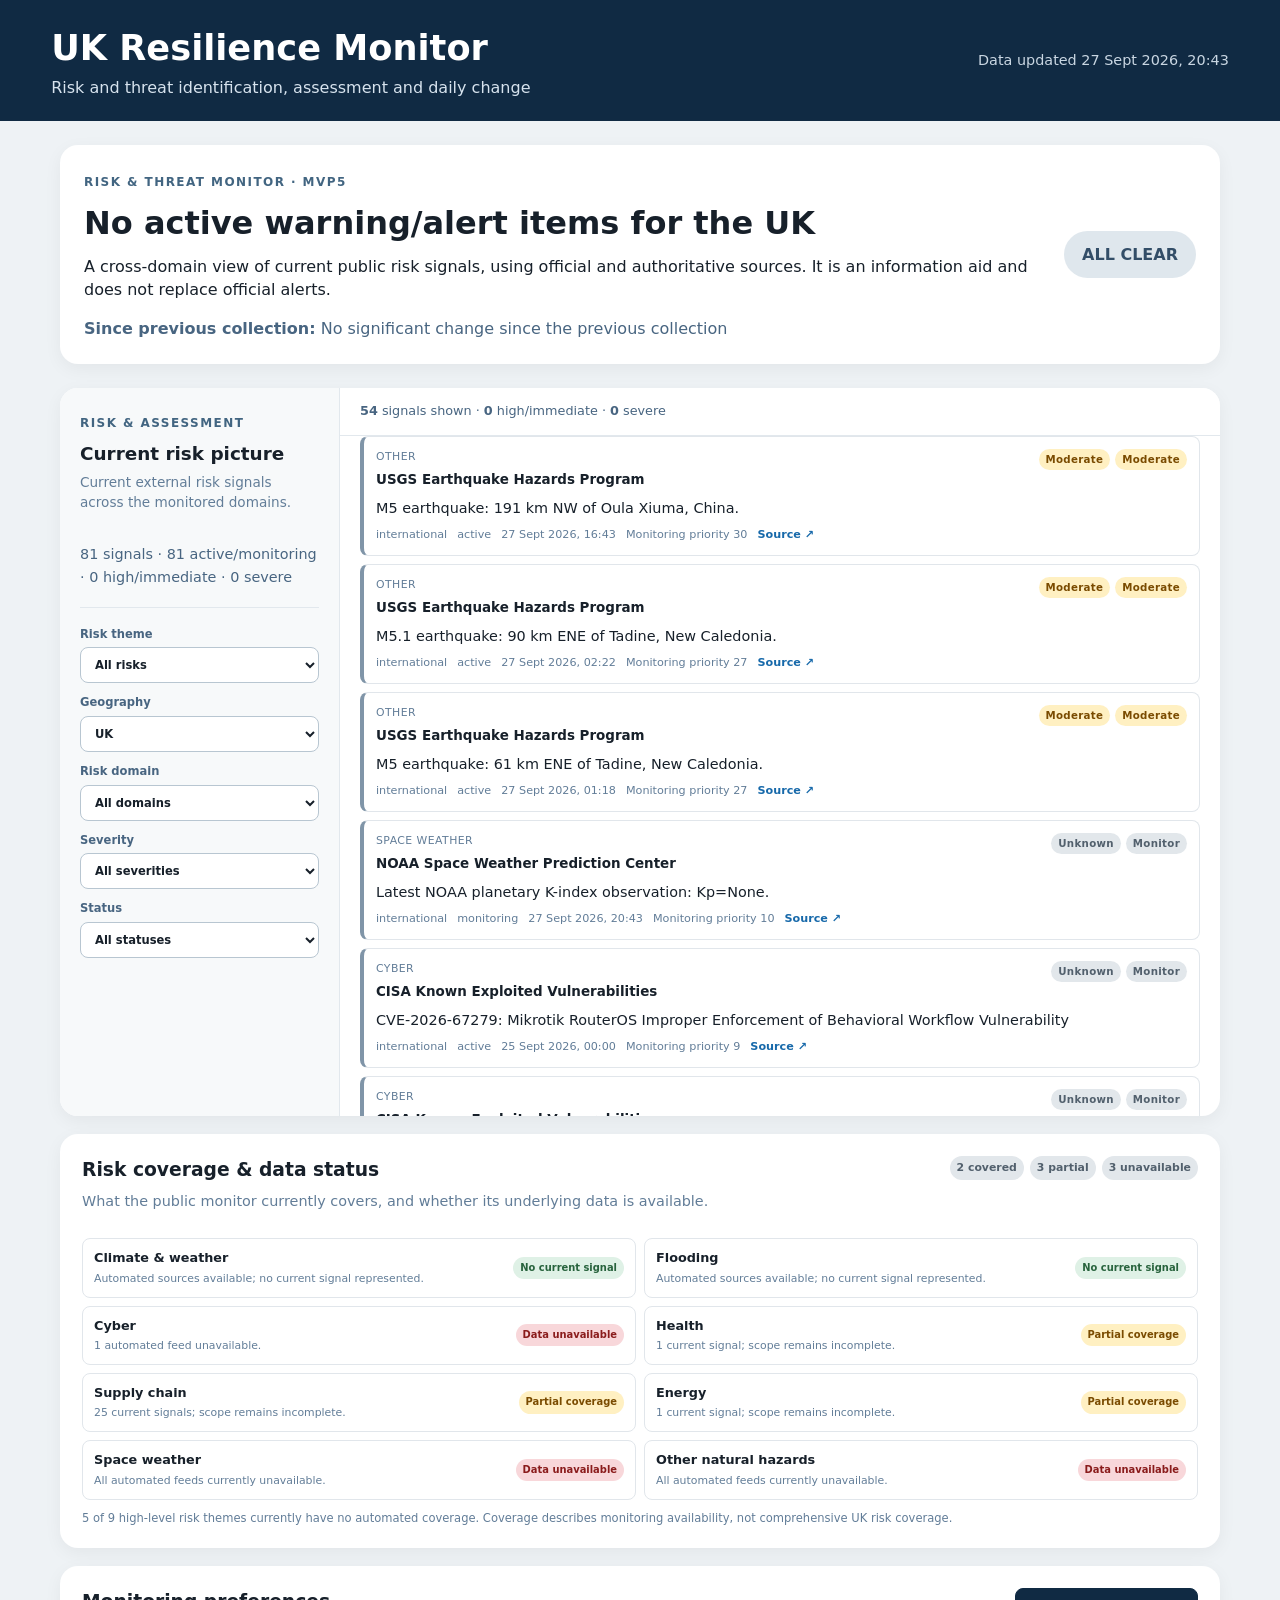
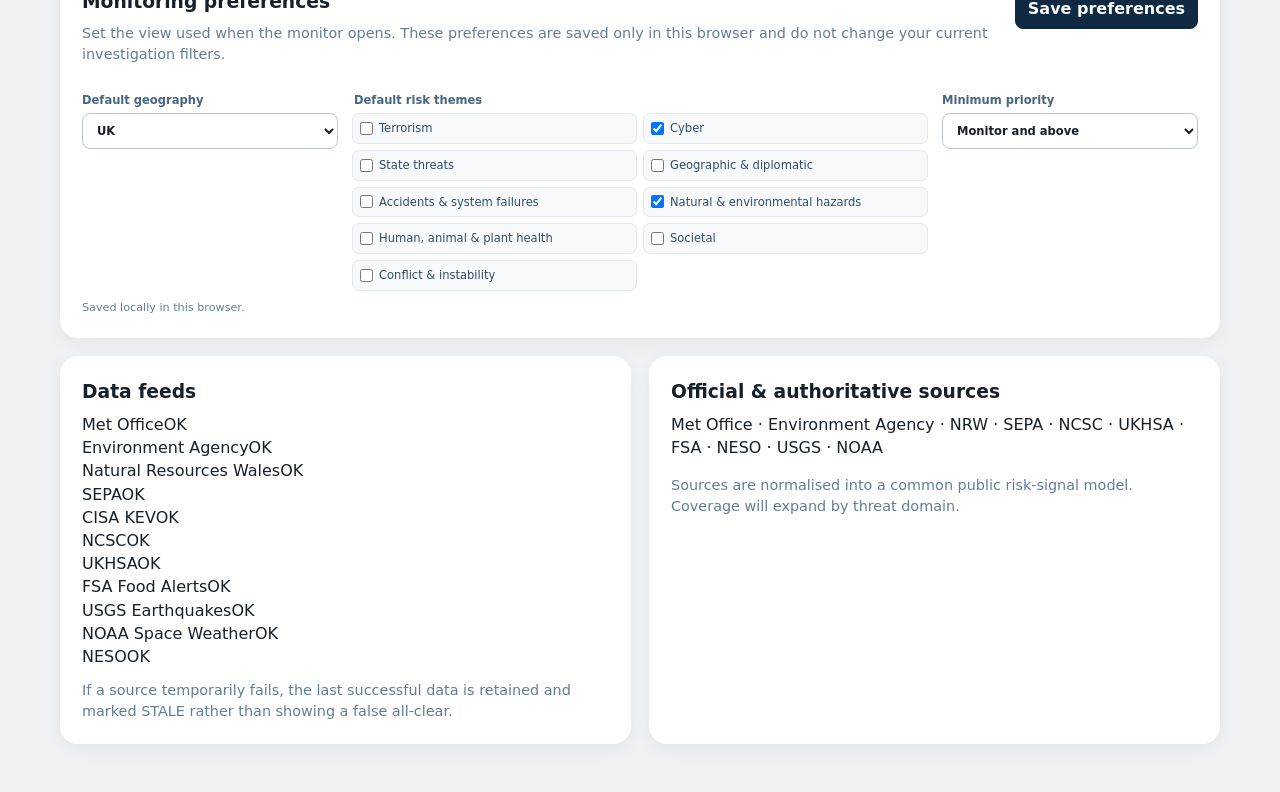
==== index.html @ a8200640 "feat: start MVP5 signal-to-assessment workflow" ====
<!doctype html>
<html lang="en">
<head>
<meta charset="utf-8">
<meta name="viewport" content="width=device-width,initial-scale=1">
<meta name="referrer" content="strict-origin-when-cross-origin">
<meta http-equiv="Content-Security-Policy" content="default-src 'self'; script-src 'self'; connect-src 'self'; img-src 'self' data:; style-src 'self'; style-src-attr 'unsafe-inline'; object-src 'none'; base-uri 'self'; form-action 'self'">
<title>UK Resilience Monitor — MVP5</title>
<link rel="stylesheet" href="style.css?v=20260927-mvp46d">
</head>
<body>
<header><div><h1>UK Resilience Monitor</h1><p>Risk and threat identification, assessment and daily change</p></div><div id="updated">Loading…</div></header>
<main>
<section class="hero"><div><span class="eyebrow">RISK & THREAT MONITOR · MVP5</span><h2 id="headline">Checking official feeds…</h2><p id="summary">A cross-domain view of current public risk signals, using official and authoritative sources. It is an information aid and does not replace official alerts.</p><p class="changes"><strong>Since previous collection:</strong> <span id="changes">Checking…</span></p></div><div id="status" class="status">CHECKING</div></section>

<section id="risk-workspace" class="risk-workspace card" aria-label="Risk identification and assessment">
  <aside class="risk-workspace-pane">
    <div class="risk-workspace-header">
      <span class="eyebrow">RISK & ASSESSMENT</span>
      <h3 id="risk-workspace-title">Current risk picture</h3>
      <p id="risk-workspace-description" class="muted">Identify and assess current external risk signals across the monitored domains.</p>
      <div id="risk-overview-summary" class="risk-summary">Checking…</div>
    </div>
    <div class="risk-controls">
      <label>Risk theme<select id="risk-theme-filter" aria-label="Risk theme"><option value="all">All risks</option></select></label>
      <label>Geography<select id="risk-geography-filter"><option value="all">All geographies</option></select></label>
      <label>Risk domain<select id="risk-domain-filter"><option value="all">All domains</option></select></label>
      <label>Severity<select id="risk-severity-filter"><option value="all">All severities</option><option value="severe">Severe</option><option value="high">High</option><option value="moderate">Moderate</option><option value="low">Low</option><option value="unknown">Unknown</option></select></label>
      <label>Status<select id="risk-status-filter"><option value="all">All statuses</option><option value="active">Active</option><option value="monitoring">Monitoring</option><option value="resolved">Resolved</option><option value="expired">Expired</option></select></label>
    </div>
  </aside>
  <div class="risk-assessment-main">
    <div id="risk-assessment-summary" class="risk-assessment-summary"></div>
    <section id="risk-detail" class="risk-detail" aria-live="polite" hidden></section>
    <div id="risk-signal-list" class="risk-signal-list"></div>
  </div>
</section>

<section id="coverage-card" class="card coverage-card">
  <div class="section-heading">
    <div><h3>Risk coverage & data status</h3><p class="muted">What the public monitor currently covers, and whether its underlying data is available.</p></div>
    <div id="coverage-summary" class="coverage-summary">Checking…</div>
  </div>
  <div id="coverage-list" class="coverage-list"></div>
  <p id="coverage-note" class="muted coverage-note"></p>
</section>

<section id="monitoring-preferences-card" class="card monitoring-preferences-card">
  <div class="section-heading">
    <div><h3>Monitoring preferences</h3><p class="muted">Set the view used when the monitor opens. These preferences are saved only in this browser and do not change your current investigation filters.</p></div>
    <button id="save-monitoring-preferences" type="button" class="preference-save">Save preferences</button>
  </div>
  <div class="monitoring-preference-grid">
    <label>Default geography
      <select id="preference-geography">
        <option value="all">All geographies</option>
        <option value="UK">UK</option>
        <option value="England">England</option>
        <option value="Wales">Wales</option>
        <option value="Scotland">Scotland</option>
        <option value="Northern Ireland">Northern Ireland</option>
      </select>
    </label>
    <fieldset>
      <legend>Default risk themes</legend>
      <div id="preference-themes" class="preference-theme-grid"></div>
    </fieldset>
    <label>Minimum priority
      <select id="preference-priority">
        <option value="monitor">Monitor and above</option>
        <option value="moderate">Moderate and above</option>
        <option value="high">High and above</option>
        <option value="immediate">Immediate only</option>
      </select>
    </label>
  </div>
  <p id="monitoring-preferences-status" class="muted preference-status"></p>
</section>

<section id="data-confidence-card" class="card confidence-card risk-domain-content">
  <div class="section-heading">
    <div><h3>Data confidence</h3><p class="muted">Connection and recency of the official feeds used for the selected focus.</p></div>
    <div id="data-confidence"></div>
  </div>
</section>

<div id="weather-risk-content" class="risk-domain-content"><section class="card risk-card">
  <div class="section-heading"><div><h3>UK weather risk map</h3><p class="muted">Click a nation to make its warning and flood status the focus.</p></div><div id="weather-risk-summary" class="risk-summary">Checking…</div></div>
  <div class="map-wrap">
    <div class="map-stage" aria-label="Interactive UK national weather and flood risk map">
      <svg id="uk-map" class="uk-map" viewBox="0 0 760 760" role="img" aria-label="Interactive geographic map of the four UK nations"></svg>
    </div>
    <div id="map-detail" class="map-detail" aria-live="polite"></div>
  </div>
  <p class="risk-legend"><span class="dot red"></span> Red = severe weather / severe flooding &nbsp; <span class="dot amber"></span> Amber = amber warning / flood warning &nbsp; <span class="dot yellow"></span> Yellow = yellow warning / flood alert &nbsp; <span class="dot clear"></span> Clear &nbsp; <span class="dot check"></span> Check data</p>
</div>

</section>

<div id="weather-supporting-content" class="risk-domain-content"><section class="grid two">
<article class="card"><h3>Weather today</h3><div id="weather-today"></div><a href="https://weather.metoffice.gov.uk/forecast/uk" target="_blank" rel="noopener">Open Met Office UK forecast →</a></article>
<article class="card"><h3>New, changed or resolved warnings</h3><div id="new-items" class="list"></div></article>
</section>

<section class="card timeline-card"><div class="section-heading"><div><h3>Warning timeline</h3><p class="muted">Recent warning changes detected between collections.</p></div><div class="timeline-key">NEW · ESCALATED · REDUCED · RESOLVED</div></div><div id="warning-timeline" class="warning-timeline"></div></section>

<section class="grid three">
<article class="card" data-flood-nation="weather"><h3 id="weather-heading">Met Office warnings</h3><div id="weather-count" class="big">—</div><p>Current UK severe-weather warnings</p><div id="weather-list" class="list"></div><a href="https://weather.metoffice.gov.uk/warnings-and-advice/uk-warnings" target="_blank" rel="noopener">Open Met Office warnings →</a></article>
<article class="card" data-flood-nation="England"><h3>England floods</h3><div id="england-count" class="big">—</div><p>Current flood warnings & alerts</p><div id="england-list" class="list"></div><a href="https://check-for-flooding.service.gov.uk/" target="_blank" rel="noopener">Open England flood service →</a></article>
<article class="card" data-flood-nation="Wales"><h3>Wales floods</h3><div id="wales-count" class="big">—</div><p>Current NRW warnings & alerts</p><div id="wales-list" class="list"></div><a href="https://naturalresources.wales/flooding" target="_blank" rel="noopener">Open NRW flooding →</a></article>
</section>

<section class="grid two">
<article class="card" data-flood-nation="Scotland"><h3>Scotland floods</h3><div id="scotland-count" class="big">—</div><p>Current SEPA flood warnings & alerts</p><div id="scotland-list" class="list"></div><a href="https://beta.sepa.scot/flooding" target="_blank" rel="noopener">Open SEPA flooding →</a></article>
<article class="card"><h3>24-hour activity</h3><div id="trend" class="trend"></div><p id="trend-note" class="muted">Collected snapshots will build the trend automatically.</p></article>
<article class="card" data-flood-nation="Northern Ireland"><h3>Northern Ireland flood information</h3><div class="ni-flood-status"><strong>No automated live flood feed</strong><span>DfI Rivers provides flood information and water-level data separately.</span></div><a href="https://www.infrastructure-ni.gov.uk/topics/rivers-and-flooding" target="_blank" rel="noopener">Open DfI Rivers flood information →</a></article>
</section>
</div>

<section class="grid two">
<article class="card"><h3>Data feeds</h3><div id="feeds" class="feed-status"></div><p class="muted feed-note">If a source temporarily fails, the last successful data is retained and marked STALE rather than showing a false all-clear.</p></article>
<article class="card"><h3>Official & authoritative sources</h3><p>Met Office · Environment Agency · NRW · SEPA · NCSC · UKHSA · FSA · NESO · USGS · NOAA</p><p class="muted">Sources are normalised into a common public risk-signal model. Coverage will expand by threat domain.</p></article>
</section>
</main><script src="app.js?v=20260927-mvp5a"></script></body></html>
---- style.css ----
:root{font-family:Inter,system-ui,-apple-system,BlinkMacSystemFont,"Segoe UI",sans-serif;color:#17202a;background:#eef2f5;line-height:1.45}*{box-sizing:border-box}body{margin:0}header{background:#102a43;color:#fff;padding:22px max(20px,4vw);display:flex;justify-content:space-between;align-items:center;gap:20px}h1,h2,h3,p{margin-top:0}h1{font-size:clamp(1.5rem,3vw,2.2rem);margin-bottom:3px}header p{margin:0;color:#d7e3ee}#updated{font-size:.9rem;color:#c9d6e2;text-align:right}main{max-width:1200px;margin:auto;padding:0 20px 30px}.hero{margin:24px auto;max-width:1200px;background:#fff;border-radius:18px;padding:24px;display:flex;justify-content:space-between;align-items:center;gap:20px;box-shadow:0 5px 18px #0000000d}.eyebrow{font-size:.75rem;font-weight:800;letter-spacing:.12em;color:#426581}.hero h2{font-size:clamp(1.3rem,3vw,2rem);margin:8px 0}.status{font-weight:900;padding:12px 18px;border-radius:999px;background:#dfe7ed;color:#334e68;white-space:nowrap}.status.attention{background:#fce8b2;color:#7a4b00}.changes{margin:10px 0 0;color:#486581}.grid{display:grid;gap:18px;margin-bottom:18px}.three{grid-template-columns:repeat(3,1fr)}.two{grid-template-columns:repeat(2,1fr)}.card{background:#fff;border-radius:18px;padding:22px;box-shadow:0 5px 18px #0000000d}.card h3{margin-bottom:8px}.big{font-size:2.8rem;font-weight:900;margin:4px 0}.list{min-height:42px;margin:12px 0}.item,.change-item,.attention-item{padding:9px 10px;margin:6px 0;border-left:4px solid #8095a8;background:#f5f7f9;border-radius:5px;font-size:.92rem}.item.amber,.item.warning{border-left-color:#d49a00}.item.red,.item.severe{border-left-color:#c53030}.item.yellow,.item.alert{border-left-color:#d49a00}.change-item{border-left-color:#1769aa}.attention-item{border-left-color:#d49a00}.muted{color:#627d98;font-size:.9rem}.feed-note{margin:12px 0 0}.weather-placeholder{min-height:70px;margin:12px 0;color:#486581}.weather-today-content{margin:12px 0}.weather-headline{display:block;font-size:1.05rem;line-height:1.35;color:#17202a;margin-bottom:6px}.weather-bullets{margin:0 0 12px;padding-left:20px;color:#486581}.weather-bullets li{margin:5px 0}.weather-concern{display:flex;align-items:center;gap:8px;flex-wrap:wrap;padding:8px 10px;margin:0 0 12px;border-left:4px solid #d49a00;background:#fff8e6;border-radius:7px;font-size:.82rem}.weather-concern span{color:#627d98}.weather-concern strong{color:#7a4b00}a{color:#1769aa;font-weight:700;text-decoration:none}a:hover{text-decoration:underline}.sources{margin-top:0}.risk-card{margin-bottom:18px}.section-heading{display:flex;justify-content:space-between;align-items:flex-start;gap:20px}.risk-summary{font-size:.9rem;color:#486581;text-align:right}.risk-map{display:grid;grid-template-columns:repeat(4,1fr);gap:12px;margin-top:14px}.risk-region{min-height:118px;padding:16px;border-radius:14px;border:2px solid #d7e0e7;background:#f7f9fa;display:flex;flex-direction:column;justify-content:space-between}.risk-region.focus{box-shadow:0 0 0 3px #1769aa33}.risk-region .risk-name{font-weight:900;font-size:1.05rem}.risk-state{font-size:1.2rem;font-weight:900;margin:6px 0}.risk-detail{font-size:.78rem;color:#486581}.risk-region.red{border-color:#c53030;background:#fff5f5}.risk-region.amber{border-color:#d49a00;background:#fffaf0}.risk-region.yellow{border-color:#d49a00;background:#fffdf0}.risk-region.check{border-color:#8095a8;background:#f1f4f6}.risk-region.clear{border-color:#72a68b;background:#f3faf6}.risk-legend{font-size:.78rem;color:#627d98;margin:14px 0 0}.dot{display:inline-block;width:9px;height:9px;border-radius:50%;margin-right:4px}.dot.red{background:#c53030}.dot.amber,.dot.yellow{background:#d49a00}.dot.clear{background:#72a68b}.focus-controls{display:flex;align-items:center;gap:14px;flex-wrap:wrap}.focus-controls select{font:inherit;font-weight:800;padding:10px 14px;border:1px solid #b8c6d1;border-radius:10px;background:#fff;color:#17202a}.focus-result{display:flex;align-items:center;gap:10px;flex-wrap:wrap}.focus-result small{color:#627d98}.focus-risk{font-weight:900;padding:5px 9px;border-radius:999px;background:#dfe7ed}.focus-risk.red{background:#f8d7da;color:#8a1c1c}.focus-risk.amber,.focus-risk.yellow{background:#fff0c2;color:#7a4b00}.focus-risk.clear{background:#dff1e6;color:#28633d}.trend{height:110px;display:flex;align-items:flex-end;gap:3px;padding:8px 2px;border-bottom:1px solid #d7e0e7}.bar-wrap{height:100%;flex:1;display:flex;align-items:flex-end;min-width:3px}.bar{width:100%;min-height:4px;border-radius:3px 3px 0 0;background:#426581}@media(max-width:900px){.risk-map{grid-template-columns:repeat(2,1fr)}}@media(max-width:800px){.three,.two{grid-template-columns:1fr}.hero{align-items:flex-start;flex-direction:column}.status{align-self:flex-start}header{align-items:flex-start;flex-direction:column}#updated{text-align:left}.section-heading{flex-direction:column}.risk-summary{text-align:left}}@media(max-width:520px){.risk-map{grid-template-columns:1fr}.focus-result{align-items:flex-start;flex-direction:column;gap:5px}}.map-wrap{display:grid;grid-template-columns:minmax(360px,1.7fr) minmax(220px,.8fr);gap:18px;align-items:center;margin-top:14px}.map-stage{position:relative;width:100%;max-width:520px;margin:auto}.uk-map-image{display:block;width:100%;height:auto;filter:drop-shadow(0 8px 14px #00000014)}.map-hotspot{position:absolute;border:0;background:transparent;cursor:pointer;border-radius:22%;padding:0}.map-hotspot:hover,.map-hotspot:focus-visible,.map-hotspot.selected{background:#1769aa26;box-shadow:inset 0 0 0 3px #1769aa}.hotspot-scotland{left:24%;top:2%;width:54%;height:34%}.hotspot-england{left:34%;top:34%;width:52%;height:57%}.hotspot-wales{left:25%;top:47%;width:24%;height:40%}.hotspot-ni{left:8%;top:36%;width:24%;height:25%}.map-label{position:absolute;font-size:.78rem;font-weight:900;color:#243b53;text-shadow:0 1px 3px #fff,0 -1px 3px #fff;pointer-events:none}.label-scotland{left:49%;top:20%}.label-england{left:56%;top:61%}.label-wales{left:31%;top:66%}.label-ni{left:10%;top:45%;font-size:.7rem}.map-label.selected{color:#1769aa}.map-detail{min-height:150px;border:1px solid #d7e0e7;border-radius:14px;padding:20px;background:#f7f9fa;display:flex;flex-direction:column;justify-content:center;gap:10px}.map-detail strong{font-size:1.35rem}.map-detail small{color:#627d98}.map-detail-risk{width:max-content;font-weight:900;padding:5px 9px;border-radius:999px;background:#dff1e6;color:#28633d}.map-detail-risk.yellow,.map-detail-risk.amber{background:#fff0c2;color:#7a4b00}.map-detail-risk.red{background:#f8d7da;color:#8a1c1c}.map-detail-items{display:flex;flex-direction:column;gap:6px;margin-top:2px}.map-detail-item{display:flex;gap:8px;align-items:flex-start;font-size:.9rem}.map-detail-item-level{flex:0 0 auto;font-weight:800;font-size:.72rem;padding:2px 6px;border-radius:999px;background:#e2e7eb}.map-detail-item-level.yellow{background:#fff0c2;color:#7a4b00}.map-detail-item-level.amber{background:#f8df9f;color:#7a4b00}.map-detail-item-level.red{background:#f8d7da;color:#8a1c1c}.map-detail-item-level.alert{background:#fff0c2;color:#7a4b00}@media(max-width:800px){.map-wrap{grid-template-columns:1fr}.map-stage{max-width:430px}}.map-stage{position:relative;width:100%;max-width:560px;margin:auto}.uk-map{display:block;width:100%;height:auto;max-height:540px}.map-region path{vector-effect:non-scaling-stroke}.map-region.selected path{fill:#d7e9f5;stroke:#1769aa;stroke-width:5}.map-region text{font-size:15px;font-weight:900;fill:#243b53;text-anchor:middle;pointer-events:none}.map-region:hover path,.map-region:focus path{stroke:#1769aa;stroke-width:5}.map-region:focus{outline:none}.map-region:focus-visible path{stroke:#1769aa;stroke-width:6}.map-detail{min-height:150px;border:1px solid #d7e0e7;border-radius:14px;padding:20px;background:#f7f9fa;display:flex;flex-direction:column;justify-content:center;gap:10px}.map-detail strong{font-size:1.35rem}.map-detail small{color:#627d98}.map-detail-risk{width:max-content;font-weight:900;padding:5px 9px;border-radius:999px;background:#dff1e6;color:#28633d}.map-detail-risk.yellow,.map-detail-risk.amber{background:#fff0c2;color:#7a4b00}.map-detail-risk.red{background:#f8d7da;color:#8a1c1c}@media(max-width:800px){.map-wrap{grid-template-columns:1fr}.map-stage{max-width:440px}}.map-region.risk-red path{fill:#f3c7c7;stroke:#b42318}.map-region.risk-amber path{fill:#f8df9f;stroke:#b7791f}.map-region.risk-yellow path{fill:#fff1b8;stroke:#c28a00}.map-region.risk-clear path{fill:#dcefe3;stroke:#5b9270}.map-region.risk-check path{fill:#e2e7eb;stroke:#718096}.map-region.risk-red text,.map-region.risk-amber text,.map-region.risk-yellow text,.map-region.risk-clear text,.map-region.risk-check text{fill:#243b53}.map-region.selected path{stroke:#1769aa;stroke-width:6}.map-region.risk-red.selected path{fill:#f0b6b6}.map-region.risk-amber.selected path{fill:#f4d27c}.map-region.risk-yellow.selected path{fill:#ffe78c}.map-region.risk-clear.selected path{fill:#c7e4d1}.map-region.risk-check.selected path{fill:#d4dce2}
/* MVP2.3 geographic UK map */
.uk-map{display:block;width:100%;height:auto;max-height:560px;overflow:visible}
.map-region{cursor:pointer}
.map-region path{vector-effect:non-scaling-stroke;stroke-width:1.5;stroke-linejoin:round}
.map-region text.map-label-text{font-size:13px;font-weight:900;fill:#243b53;text-anchor:middle;dominant-baseline:middle;pointer-events:none}
.map-region.risk-red path{fill:#f3c7c7;stroke:#b42318}
.map-region.risk-amber path{fill:#f8df9f;stroke:#b7791f}
.map-region.risk-yellow path{fill:#fff1b8;stroke:#c28a00}
.map-region.risk-clear path{fill:#dcefe3;stroke:#5b9270}
.map-region.risk-check path{fill:#e2e7eb;stroke:#718096}
.map-region:hover path,.map-region:focus-visible path{stroke:#1769aa;stroke-width:4}
.map-region.selected path{stroke:#1769aa;stroke-width:5}
.map-region.risk-red.selected path{fill:#f0b6b6}
.map-region.risk-amber.selected path{fill:#f4d27c}
.map-region.risk-yellow.selected path{fill:#ffe78c}
.map-region.risk-clear.selected path{fill:#c7e4d1}
.map-region.risk-check.selected path{fill:#d4dce2}
.map-region:focus{outline:none}
.map-loading{font-size:16px;font-weight:800;fill:#627d98}
.dot.check{background:#718096}
.map-wrap{grid-template-columns:minmax(430px,1.9fr) minmax(220px,.8fr)}
@media(max-width:800px){.map-wrap{grid-template-columns:1fr}.map-stage{max-width:560px}}

/* MVP2.3 geographic renderer */
.uk-map{display:block;width:100%;height:auto;min-height:420px;overflow:visible}
.map-region path{vector-effect:non-scaling-stroke;stroke-width:1.5;stroke-linejoin:round;stroke-linecap:round}
.map-region text.map-label-text{font-size:14px;font-weight:900;fill:#243b53;text-anchor:middle;dominant-baseline:middle;pointer-events:none}
.map-region.risk-red path{fill:#f3c7c7;stroke:#b42318}
.map-region.risk-amber path{fill:#f8df9f;stroke:#b7791f}
.map-region.risk-yellow path{fill:#fff1b8;stroke:#c28a00}
.map-region.risk-clear path{fill:#dcefe3;stroke:#5b9270}
.map-region.risk-check path{fill:#e2e7eb;stroke:#718096}
.map-region:hover path,.map-region:focus-visible path{stroke:#1769aa;stroke-width:4}
.map-region.selected path{stroke:#1769aa;stroke-width:5}
.map-region:focus{outline:none}
@media(max-width:800px){.uk-map{min-height:360px}.map-region text.map-label-text{font-size:11px}}

/* MVP2.4 — prioritised attention panel */
.attention-item{border-left:4px solid #8095a8;background:#f5f7f9;border-radius:8px;padding:10px 11px;margin:7px 0}
.attention-top{display:flex;align-items:center;gap:8px;flex-wrap:wrap;font-size:.88rem}
.attention-tag{display:inline-flex;align-items:center;justify-content:center;font-size:.68rem;font-weight:900;letter-spacing:.04em;padding:3px 7px;border-radius:999px;background:#e2e7eb;color:#334e68}
.attention-tag.new{background:#d9ecfb;color:#145b8d}
.attention-tag.yellow{background:#fff0c2;color:#7a4b00}
.attention-tag.amber{background:#f8df9f;color:#7a4b00}
.attention-tag.red{background:#f8d7da;color:#8a1c1c}
.attention-tag.check{background:#e2e7eb;color:#52606d}
.attention-new{border-left-color:#1769aa}
.attention-yellow{border-left-color:#d49a00}
.attention-amber{border-left-color:#d49a00}
.attention-red{border-left-color:#c53030}
.attention-data{border-left-color:#718096}
.attention-text{font-size:.9rem;margin-top:6px}
.attention-meta{font-size:.76rem;color:#627d98;margin-top:4px}
.attention-more{font-size:.78rem;color:#627d98;margin-top:8px}
.attention-clear{min-height:42px;display:flex;flex-direction:column;justify-content:center;gap:3px;padding:9px 10px;border-left:4px solid #72a68b;background:#f3faf6;border-radius:8px}
.attention-clear span{font-size:.84rem;color:#627d98}

/* MVP2.4 Feature 2 — warning change history */
.change-item.new{border-left-color:#1769aa}
.change-item.changed{border-left-color:#d49a00}
.change-item.resolved{border-left-color:#72a68b}
.change-top{display:flex;align-items:center;gap:8px;flex-wrap:wrap;margin-bottom:4px}
.change-tag{display:inline-flex;align-items:center;font-size:.66rem;font-weight:900;letter-spacing:.04em;padding:3px 7px;border-radius:999px}
.change-tag.new{background:#d9ecfb;color:#145b8d}
.change-tag.changed{background:#fff0c2;color:#7a4b00}
.change-tag.resolved{background:#dff1e6;color:#28633d}
.change-item small{display:block;color:#627d98;margin-top:3px}
.attention-tag.changed{background:#fff0c2;color:#7a4b00}
.attention-changed{border-left-color:#d49a00}

/* MVP2.4 Feature 3 — prominent interactive map detail */
.map-detail{min-height:210px;padding:22px;border-width:2px;box-shadow:0 5px 16px #0000000a}
.map-detail-heading{display:flex;align-items:center;justify-content:space-between;gap:12px;flex-wrap:wrap}
.map-detail-heading strong{font-size:1.55rem}
.map-detail-risk{font-size:.82rem;padding:6px 10px}
.map-detail-counts{display:flex;gap:8px;flex-wrap:wrap}
.map-detail-counts span{display:inline-flex;align-items:baseline;gap:6px;padding:7px 10px;border-radius:8px;background:#e9eef2;color:#486581;font-size:.82rem;white-space:nowrap}
.map-detail-counts strong{font-size:1.05rem;color:#17202a}
.map-detail-items{max-height:190px;overflow:auto}
.map-region.selected path{stroke:#1769aa;stroke-width:7}
.map-region.selected text.map-label-text{font-size:16px;fill:#1769aa}
@media(max-width:800px){
  .map-detail{min-height:0;padding:18px}
  .map-detail-heading strong{font-size:1.35rem}
  .map-detail-items{max-height:none}
}


/* MVP2.4 Feature 5 — warning timeline */
.timeline-card{margin-bottom:18px}.timeline-key{font-size:.72rem;font-weight:800;color:#627d98;text-align:right}.warning-timeline{position:relative;margin-top:12px}.timeline-item{position:relative;display:flex;gap:12px;padding:0 0 12px}.timeline-marker{flex:0 0 10px;width:10px;height:10px;margin-top:6px;border-radius:50%;background:#8095a8;box-shadow:0 0 0 3px #e9eef2}.timeline-body{flex:1;min-width:0;padding:9px 11px;border-left:3px solid #8095a8;background:#f7f9fa;border-radius:0 8px 8px 0}.timeline-top{display:flex;align-items:center;gap:7px;flex-wrap:wrap;font-size:.78rem}.timeline-top time{margin-left:auto;color:#627d98;font-size:.72rem}.timeline-tag{font-size:.64rem;font-weight:900;letter-spacing:.04em;padding:3px 7px;border-radius:999px;background:#e2e7eb;color:#334e68}.timeline-tag.new{background:#d9ecfb;color:#145b8d}.timeline-tag.escalated{background:#f8d7da;color:#8a1c1c}.timeline-tag.reduced{background:#fff0c2;color:#7a4b00}.timeline-tag.resolved{background:#dff1e6;color:#28633d}.timeline-item.new .timeline-body{border-left-color:#1769aa}.timeline-item.escalated .timeline-body{border-left-color:#c53030}.timeline-item.reduced .timeline-body{border-left-color:#d49a00}.timeline-item.resolved .timeline-body{border-left-color:#72a68b}.timeline-item.new .timeline-marker{background:#1769aa}.timeline-item.escalated .timeline-marker{background:#c53030}.timeline-item.reduced .timeline-marker{background:#d49a00}.timeline-item.resolved .timeline-marker{background:#72a68b}.timeline-title{font-size:.9rem;font-weight:700;margin-top:5px}.timeline-detail{font-size:.76rem;color:#627d98;margin-top:3px}.timeline-clear{padding:10px;border-left:4px solid #72a68b;background:#f3faf6;border-radius:8px}.timeline-clear span{display:block;font-size:.82rem;color:#627d98;margin-top:3px}@media(max-width:800px){.timeline-key{text-align:left}.timeline-top time{margin-left:0;width:100%}}


/* MVP2.4 Feature 6 — focus area drives dashboard content */
[data-flood-nation]{transition:opacity .15s ease}.ni-flood-status{display:flex;flex-direction:column;gap:5px;margin:12px 0;color:#486581}.ni-flood-status strong{color:#334e68}.focus-context{font-size:.78rem;color:#627d98;margin-top:4px}

/* MVP2.4 Feature 7 — data confidence */
.confidence-card{margin-bottom:18px}
.confidence-card .section-heading{align-items:flex-start}
.confidence-summary{min-width:min(100%,760px)}
.confidence-summary>div:first-child{display:flex;align-items:center;gap:9px;flex-wrap:wrap}
.confidence-summary>div:first-child strong{font-size:.85rem}
.confidence-summary>div:first-child small{color:#627d98}
.confidence-state{display:inline-flex;align-items:center;justify-content:center;font-size:.66rem;font-weight:900;letter-spacing:.05em;padding:4px 7px;border-radius:999px;background:#dff1e6;color:#28633d}
.confidence-state.mixed,.confidence-state.stale{background:#fff0c2;color:#7a4b00}
.confidence-state.limited,.confidence-state.error{background:#f8d7da;color:#8a1c1c}
.confidence-state.partial{background:#e2e7eb;color:#52606d}
.confidence-feeds{display:grid;grid-template-columns:repeat(4,1fr);gap:8px;margin-top:10px}
.confidence-feed{display:flex;align-items:center;justify-content:space-between;gap:8px;padding:9px 10px;background:#f7f9fa;border:1px solid #e2e8ed;border-radius:8px}
.confidence-feed>div{min-width:0}
.confidence-feed strong{display:block;font-size:.78rem;white-space:nowrap;overflow:hidden;text-overflow:ellipsis}
.confidence-detail{display:block;font-size:.68rem;color:#627d98;margin-top:2px}
.confidence-note{margin:9px 0 0;font-size:.75rem}
@media(max-width:900px){.confidence-feeds{grid-template-columns:repeat(2,1fr)}}
@media(max-width:520px){.confidence-feeds{grid-template-columns:1fr}.confidence-feed{padding:8px 9px}}

/* MVP2.4 Feature 7.1 — user preferences */
.preferences-card{margin-bottom:18px}
.preference-controls{display:flex;align-items:center;gap:10px;flex-wrap:wrap}
.preference-controls label{font-size:.85rem}
.preference-controls select,.preference-controls button{font:inherit;padding:9px 12px;border:1px solid #b8c6d1;border-radius:9px;background:#fff;color:#17202a}
.preference-controls select{font-weight:800}
.preference-controls button{background:#102a43;color:#fff;border-color:#102a43;font-weight:800;cursor:pointer}
.preference-controls button:hover{opacity:.92}

.exposure-controls{display:grid;gap:14px}.exposure-actions{display:flex;gap:8px;flex-wrap:wrap}.exposure-actions button{padding:8px 12px;border:1px solid #ccd4dd;border-radius:6px;background:#fff;cursor:pointer}.exposure-domains{display:grid;grid-template-columns:repeat(auto-fit,minmax(220px,1fr));gap:8px}.exposure-row{display:flex;justify-content:space-between;align-items:center;gap:10px;padding:9px 10px;border:1px solid #e1e6eb;border-radius:6px}.exposure-row select{padding:5px}.preparedness-summary{margin-top:14px}.preparedness-heading{display:flex;justify-content:space-between;gap:10px;margin-bottom:8px}.preparedness-heading span,.preparedness-item span{display:block;color:#667085;font-size:.88rem}.preparedness-item{display:flex;justify-content:space-between;gap:15px;padding:10px 0;border-top:1px solid #e7ebef}.preparedness-item>div:first-child{min-width:0}.preparedness-item span{white-space:nowrap;overflow:hidden;text-overflow:ellipsis;max-width:620px}.preparedness-score{text-align:right;min-width:90px}.preparedness-score strong{display:block;font-size:1.15rem}.preparedness-score small{color:#667085}.preparedness-note{margin-top:12px}

.service-form{display:grid;gap:12px}.service-form>label{display:grid;gap:5px}.service-form input,.service-form select{padding:8px;border:1px solid #ccd4dd;border-radius:6px}.service-domains{display:grid;grid-template-columns:repeat(auto-fit,minmax(190px,1fr));gap:7px;margin-top:8px}.service-domains label{font-size:.9rem}.service-summary{display:flex;justify-content:space-between;gap:18px;padding:14px 0;border-top:1px solid #e7ebef}.service-summary span{display:block;color:#667085;font-size:.88rem;margin-top:3px}.service-score{text-align:right;min-width:110px}.service-score strong{display:block;font-size:1.5rem}.service-score small{color:#667085}.service-matches>div{display:grid;grid-template-columns:180px 1fr 45px;gap:10px;padding:9px 0;border-top:1px solid #e7ebef}.service-matches span{color:#667085;font-size:.88rem;overflow:hidden;text-overflow:ellipsis}.service-matches b{text-align:right}


/* MVP4.3 — compact risk identification and assessment workspace */
.risk-workspace{margin-bottom:18px}
.risk-workspace-header{display:flex;justify-content:space-between;align-items:flex-start;gap:18px;padding-bottom:14px;border-bottom:1px solid #e2e8ed}
.risk-workspace-header h3{margin:5px 0 4px;font-size:1.3rem}.risk-workspace-header p{margin:0;font-size:.85rem}
.risk-controls{display:grid;grid-template-columns:1.35fr repeat(4,1fr);gap:10px;padding:14px 0}
.risk-controls label{display:grid;gap:5px;font-size:.72rem;font-weight:800;color:#486581}
.risk-controls select{width:100%;font:inherit;font-weight:600;padding:9px 10px;border:1px solid #b8c6d1;border-radius:8px;background:#fff;color:#17202a}
.risk-assessment-summary{padding:9px 11px;background:#f7f9fa;border-radius:8px;color:#486581;font-size:.8rem;margin-bottom:10px}
.risk-signal-list{display:grid;gap:8px}
.risk-signal-item{border:1px solid #e1e6eb;border-left:4px solid #8095a8;border-radius:8px;padding:12px;background:#fff}
.risk-signal-item:has(.risk-badge.immediate),.risk-signal-item:has(.risk-badge.high){border-left-color:#d49a00}
.risk-signal-top{display:flex;justify-content:space-between;gap:12px;align-items:flex-start}.risk-signal-top>div:first-child{min-width:0}
.risk-signal-domain{display:block;font-size:.68rem;text-transform:uppercase;letter-spacing:.04em;color:#627d98;margin-bottom:2px}
.risk-signal-top strong{font-size:.84rem}.risk-signal-badges{display:flex;gap:5px;flex-wrap:wrap;justify-content:flex-end}
.risk-badge{display:inline-flex;padding:3px 7px;border-radius:999px;font-size:.64rem;font-weight:900;letter-spacing:.03em;background:#e2e7eb;color:#52606d}
.risk-badge.severe{background:#f8d7da;color:#8a1c1c}.risk-badge.high,.risk-badge.immediate{background:#f8df9f;color:#7a4b00}.risk-badge.moderate{background:#fff0c2;color:#7a4b00}.risk-badge.low{background:#dff1e6;color:#28633d}.risk-badge.unknown,.risk-badge.monitor{background:#e2e7eb;color:#52606d}
.risk-signal-description{font-size:.9rem;margin:8px 0;color:#17202a}.risk-signal-meta{display:flex;gap:10px;flex-wrap:wrap;font-size:.7rem;color:#627d98}.risk-signal-meta a{font-size:.7rem}.risk-empty{padding:18px;background:#f7f9fa;border-radius:8px;color:#627d98}
@media(max-width:900px){.risk-controls{grid-template-columns:repeat(2,1fr)}}
@media(max-width:520px){.risk-controls{grid-template-columns:1fr}.risk-workspace-header{flex-direction:column}.risk-summary{text-align:left}}
@media(max-width:900px){.risk-workspace{grid-template-columns:1fr}.risk-sidebar{position:static}.risk-theme-nav{grid-template-columns:repeat(2,minmax(0,1fr))}}
@media(max-width:560px){.risk-workspace-main{padding:16px}.risk-theme-nav{grid-template-columns:1fr}.risk-workspace-header{flex-direction:column}.risk-signal-top{flex-direction:column}.risk-signal-badges{justify-content:flex-start}}

/* MVP4.5 — vertical Risk & Assessment workspace */
.risk-workspace{display:grid;grid-template-columns:280px minmax(0,1fr);gap:0;padding:0;overflow:hidden}
.risk-workspace-pane{background:#f7f9fa;border-right:1px solid #e2e8ed;padding:22px 20px}
.risk-workspace-header{display:block;padding:0 0 18px;border:0;border-bottom:1px solid #e2e8ed}
.risk-workspace-header h3{font-size:1.15rem;margin:7px 0 6px}
.risk-workspace-header p{margin-bottom:16px}
.risk-workspace-header .risk-summary{text-align:left;padding-top:14px;line-height:1.6}
.risk-controls{display:grid;grid-template-columns:1fr;gap:11px;padding:18px 0 0}
.risk-controls label{display:grid;gap:5px;font-size:.72rem;font-weight:800;color:#486581}
.risk-controls select{width:100%;font:inherit;font-weight:600;padding:9px 10px;border:1px solid #b8c6d1;border-radius:8px;background:#fff;color:#17202a}
.risk-assessment-main{min-width:0}
.risk-assessment-summary{margin:0;padding:14px 20px;border-radius:0;border-bottom:1px solid #e2e8ed;background:#fff}
.risk-signal-list{padding:0 20px 20px;max-height:680px;overflow:auto}
.risk-domain-content{display:none}
.risk-domain-content.is-visible{display:block}
@media(max-width:900px) and (min-width:701px){
  .risk-workspace{grid-template-columns:230px minmax(0,1fr)}
  .risk-signal-list{max-height:620px}
}
@media(max-width:700px){
  .risk-workspace{display:block;padding:0}
  .risk-workspace-pane{border-right:0;border-bottom:1px solid #e2e8ed}
  .risk-controls{grid-template-columns:1fr 1fr;padding-top:14px}
  .risk-assessment-summary{padding:10px 14px}
  .risk-signal-list{padding:0 14px 14px;max-height:none}
}
@media(max-width:480px){
  .risk-controls{grid-template-columns:1fr}
}


/* MVP4.6 — risk coverage & data status */
.coverage-card{margin-bottom:18px}
.coverage-card .section-heading{align-items:flex-start}
.coverage-summary{display:flex;gap:6px;flex-wrap:wrap;justify-content:flex-end}
.coverage-stat{font-size:.68rem;font-weight:900;padding:4px 7px;border-radius:999px;background:#e2e7eb;color:#52606d}
.coverage-list{display:grid;grid-template-columns:repeat(2,minmax(0,1fr));gap:8px;margin-top:12px}
.coverage-row{display:flex;align-items:center;justify-content:space-between;gap:12px;padding:10px 11px;border:1px solid #e1e6eb;border-radius:8px;background:#fff}
.coverage-row>div{min-width:0}
.coverage-row strong{display:block;font-size:.8rem}
.coverage-row span:not(.coverage-badge){display:block;color:#627d98;font-size:.68rem;margin-top:3px}
.coverage-badge{flex:0 0 auto;display:inline-flex;padding:4px 7px;border-radius:999px;font-size:.62rem;font-weight:900;white-space:nowrap;background:#e2e7eb;color:#52606d}
.coverage-badge.covered{background:#dff1e6;color:#28633d}
.coverage-badge.partial{background:#fff0c2;color:#7a4b00}
.coverage-badge.unavailable{background:#f8d7da;color:#8a1c1c}
.coverage-badge.reference{background:#e2e7eb;color:#52606d}
.coverage-badge.gap{background:#f8d7da;color:#8a1c1c}
.coverage-note{font-size:.72rem;margin:10px 0 0}
@media(max-width:700px){.coverage-list{grid-template-columns:1fr}.coverage-summary{justify-content:flex-start}}

/* MVP4.6D — monitoring preferences */
.monitoring-preferences-card{margin-bottom:18px}
.monitoring-preferences-card .section-heading{align-items:flex-start}
.preference-save{font:inherit;padding:8px 12px;border:1px solid #102a43;border-radius:8px;background:#102a43;color:#fff;font-weight:800;cursor:pointer;white-space:nowrap}
.preference-save:hover{opacity:.92}
.monitoring-preference-grid{display:grid;grid-template-columns:minmax(170px,.8fr) minmax(300px,1.8fr) minmax(170px,.8fr);gap:14px;align-items:start;margin-top:12px}
.monitoring-preference-grid>label{display:grid;gap:5px;font-size:.72rem;font-weight:800;color:#486581}
.monitoring-preference-grid select{width:100%;font:inherit;font-weight:600;padding:9px 10px;border:1px solid #b8c6d1;border-radius:8px;background:#fff;color:#17202a}
.monitoring-preference-grid fieldset{border:0;padding:0;margin:0}
.monitoring-preference-grid legend{font-size:.72rem;font-weight:800;color:#486581;margin-bottom:5px}
.preference-theme-grid{display:grid;grid-template-columns:repeat(2,minmax(0,1fr));gap:6px}
.preference-theme-grid label{display:flex;align-items:center;gap:6px;font-size:.72rem;color:#334e68;padding:6px 7px;background:#f7f9fa;border:1px solid #e2e8ed;border-radius:7px}
.preference-theme-grid input{margin:0}
.preference-status{font-size:.7rem;margin:9px 0 0}
@media(max-width:850px){.monitoring-preference-grid{grid-template-columns:1fr}.preference-theme-grid{grid-template-columns:repeat(2,minmax(0,1fr))}}
@media(max-width:480px){.preference-theme-grid{grid-template-columns:1fr}}
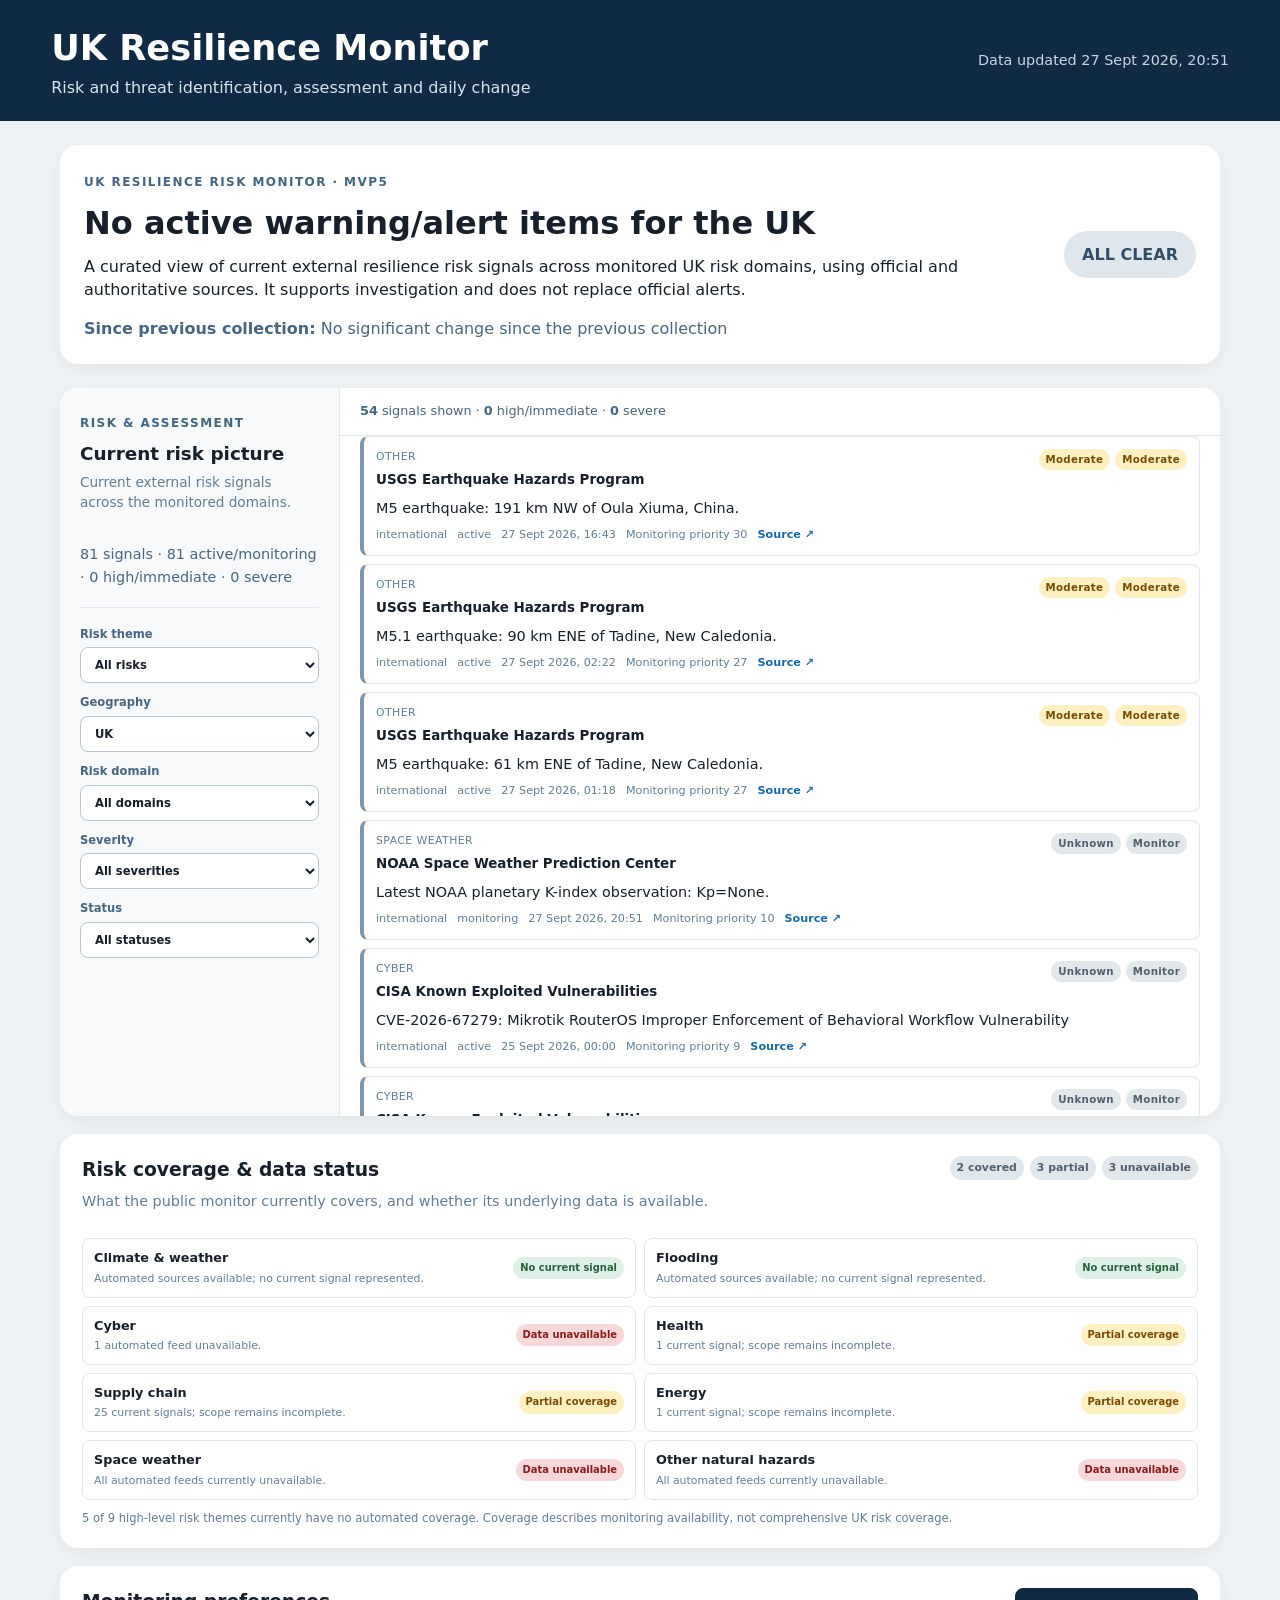
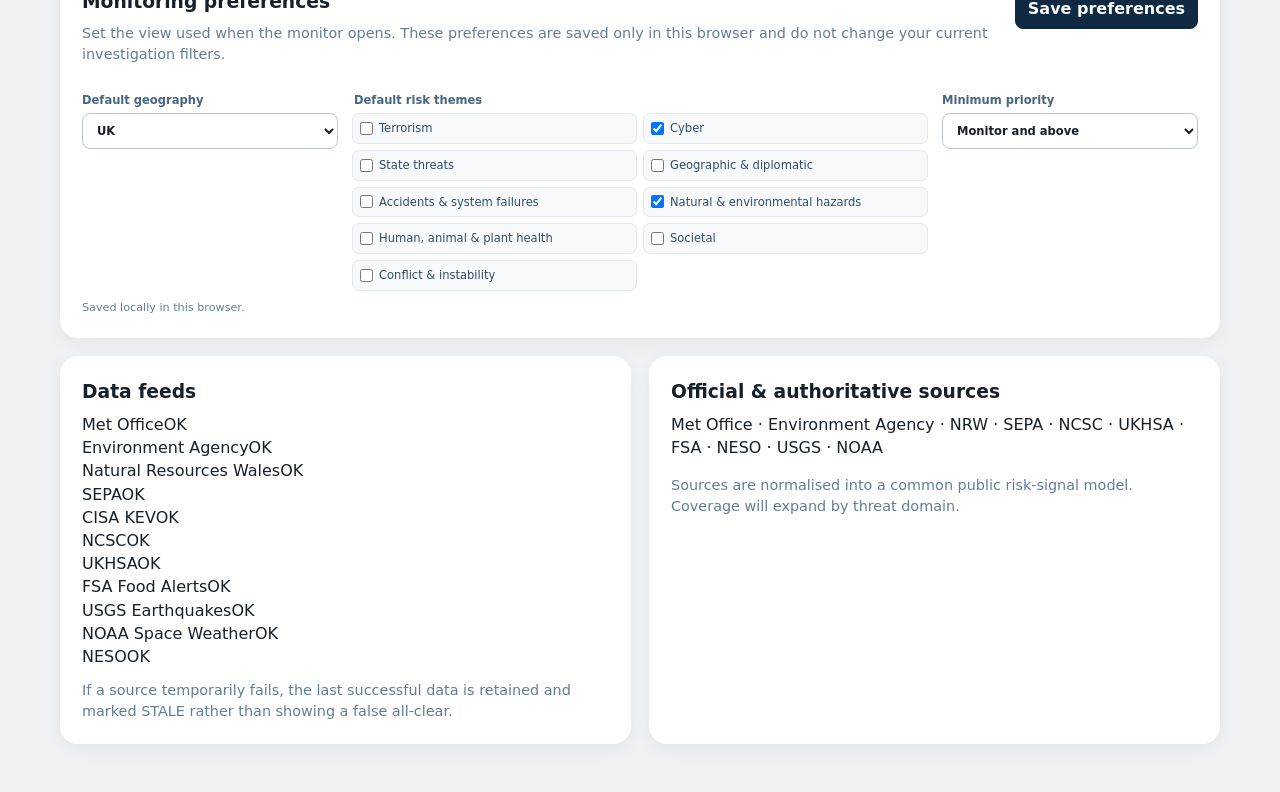
==== commit 5a8c3bc9: "ui: update MVP5 resilience risk hero" ====
--- a/index.html
+++ b/index.html
@@ -6,12 +6,12 @@
 <meta name="referrer" content="strict-origin-when-cross-origin">
 <meta http-equiv="Content-Security-Policy" content="default-src 'self'; script-src 'self'; connect-src 'self'; img-src 'self' data:; style-src 'self'; style-src-attr 'unsafe-inline'; object-src 'none'; base-uri 'self'; form-action 'self'">
 <title>UK Resilience Monitor — MVP5</title>
-<link rel="stylesheet" href="style.css?v=20260927-mvp46d">
+<link rel="stylesheet" href="style.css?v=20260927-mvp5a">
 </head>
 <body>
 <header><div><h1>UK Resilience Monitor</h1><p>Risk and threat identification, assessment and daily change</p></div><div id="updated">Loading…</div></header>
 <main>
-<section class="hero"><div><span class="eyebrow">RISK & THREAT MONITOR · MVP5</span><h2 id="headline">Checking official feeds…</h2><p id="summary">A cross-domain view of current public risk signals, using official and authoritative sources. It is an information aid and does not replace official alerts.</p><p class="changes"><strong>Since previous collection:</strong> <span id="changes">Checking…</span></p></div><div id="status" class="status">CHECKING</div></section>
+<section class="hero"><div><span class="eyebrow">UK RESILIENCE RISK MONITOR · MVP5</span><h2 id="headline">Checking official feeds…</h2><p id="summary">A curated view of current external resilience risk signals across monitored UK risk domains, using official and authoritative sources. It supports investigation and does not replace official alerts.</p><p class="changes"><strong>Since previous collection:</strong> <span id="changes">Checking…</span></p></div><div id="status" class="status">CHECKING</div></section>
 
 <section id="risk-workspace" class="risk-workspace card" aria-label="Risk identification and assessment">
   <aside class="risk-workspace-pane">
--- a/style.css
+++ b/style.css
@@ -181,6 +181,7 @@
 }
 
 
+/* MVP5 — risk assessment interaction */
 /* MVP4.6 — risk coverage & data status */
 .coverage-card{margin-bottom:18px}
 .coverage-card .section-heading{align-items:flex-start}
@@ -216,3 +217,20 @@
 .preference-status{font-size:.7rem;margin:9px 0 0}
 @media(max-width:850px){.monitoring-preference-grid{grid-template-columns:1fr}.preference-theme-grid{grid-template-columns:repeat(2,minmax(0,1fr))}}
 @media(max-width:480px){.preference-theme-grid{grid-template-columns:1fr}}
+
+/* MVP5 — signal-to-assessment detail */
+.risk-signal-item{cursor:pointer}
+.risk-signal-item:focus-visible{outline:3px solid #1769aa;outline-offset:2px}
+.risk-detail{margin:0 20px 14px;border:1px solid #b8c6d1;border-left:4px solid #1769aa;border-radius:9px;background:#f7f9fa;padding:16px}
+.risk-detail[hidden]{display:none}
+.risk-detail-header{display:flex;justify-content:space-between;align-items:flex-start;gap:14px;margin-bottom:12px}
+.risk-detail-header h3{margin:5px 0 3px;font-size:1.05rem}
+.risk-detail-header p{margin:0;font-size:.76rem}
+.risk-detail-close{font:inherit;padding:6px 9px;border:1px solid #b8c6d1;border-radius:7px;background:#fff;color:#334e68;font-weight:700;cursor:pointer}
+.risk-detail-grid{display:grid;grid-template-columns:repeat(2,minmax(0,1fr));gap:9px}
+.risk-detail-grid article{background:#fff;border:1px solid #e1e6eb;border-radius:8px;padding:11px}
+.risk-detail-grid h4{margin:0 0 6px;font-size:.78rem;color:#334e68}
+.risk-detail-grid p{margin:0;font-size:.8rem;line-height:1.45}
+.risk-detail-grid p+p{margin-top:7px}
+.risk-detail-reference{font-size:.7rem!important;color:#627d98}
+@media(max-width:700px){.risk-detail{margin:0 14px 12px}.risk-detail-grid{grid-template-columns:1fr}}
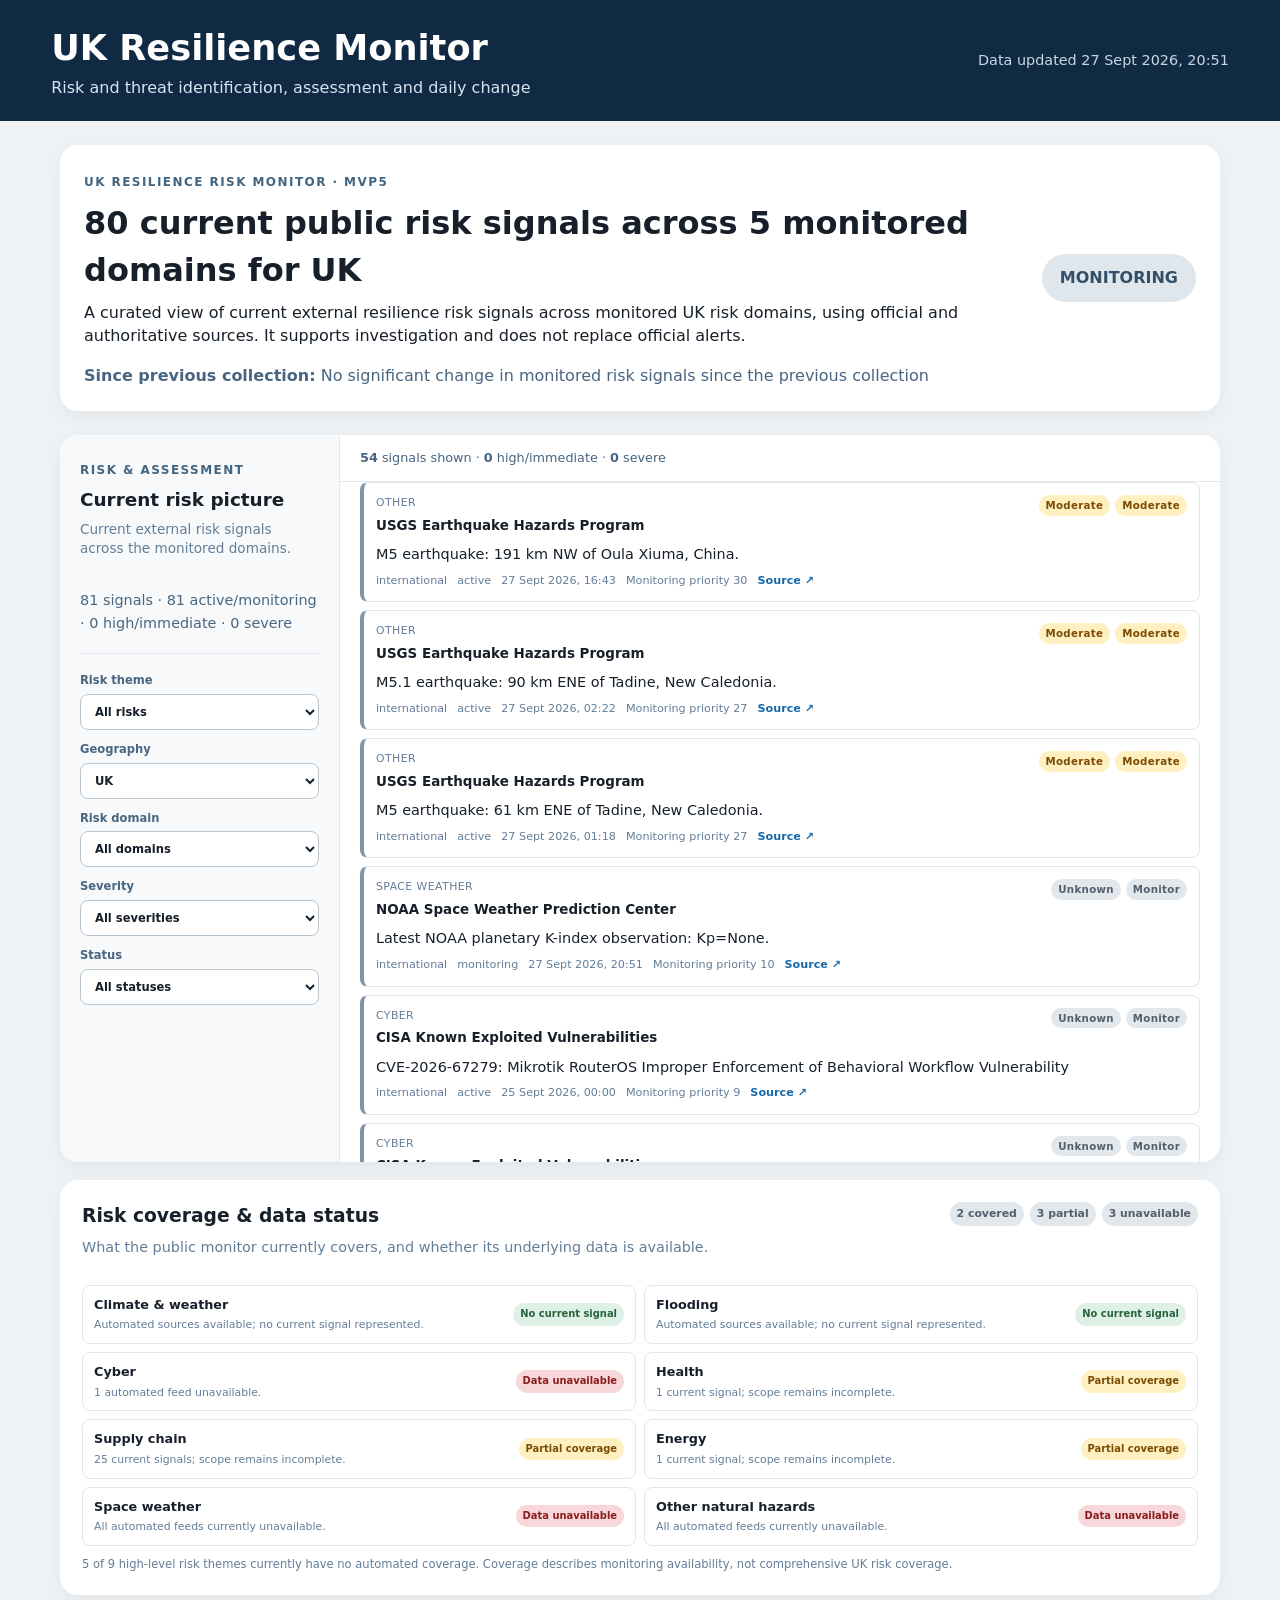
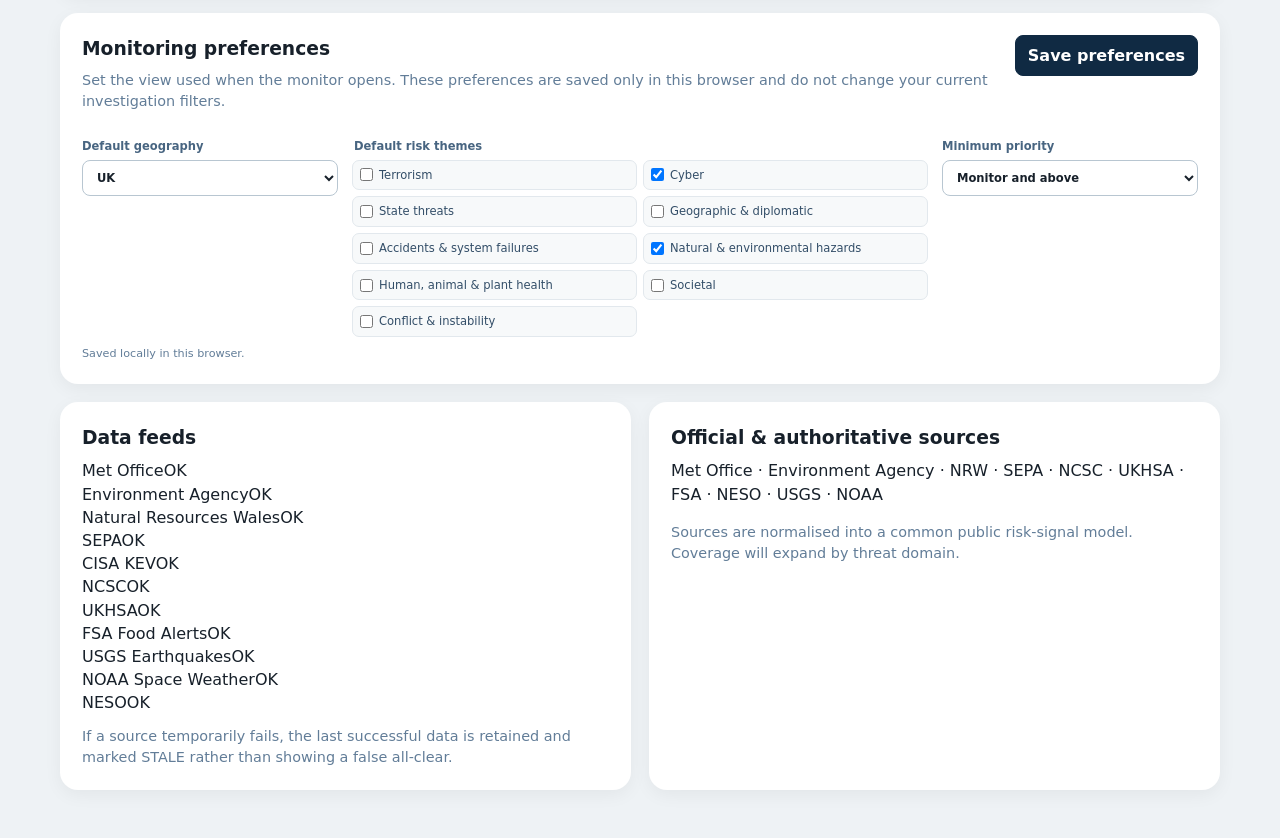
==== commit 6756c35a: "chore: cache bust MVP5 hero update" ====
--- a/index.html
+++ b/index.html
@@ -121,4 +121,4 @@
 <article class="card"><h3>Data feeds</h3><div id="feeds" class="feed-status"></div><p class="muted feed-note">If a source temporarily fails, the last successful data is retained and marked STALE rather than showing a false all-clear.</p></article>
 <article class="card"><h3>Official & authoritative sources</h3><p>Met Office · Environment Agency · NRW · SEPA · NCSC · UKHSA · FSA · NESO · USGS · NOAA</p><p class="muted">Sources are normalised into a common public risk-signal model. Coverage will expand by threat domain.</p></article>
 </section>
-</main><script src="app.js?v=20260927-mvp5a"></script></body></html>+</main><script src="app.js?v=20260927-mvp5b"></script></body></html>
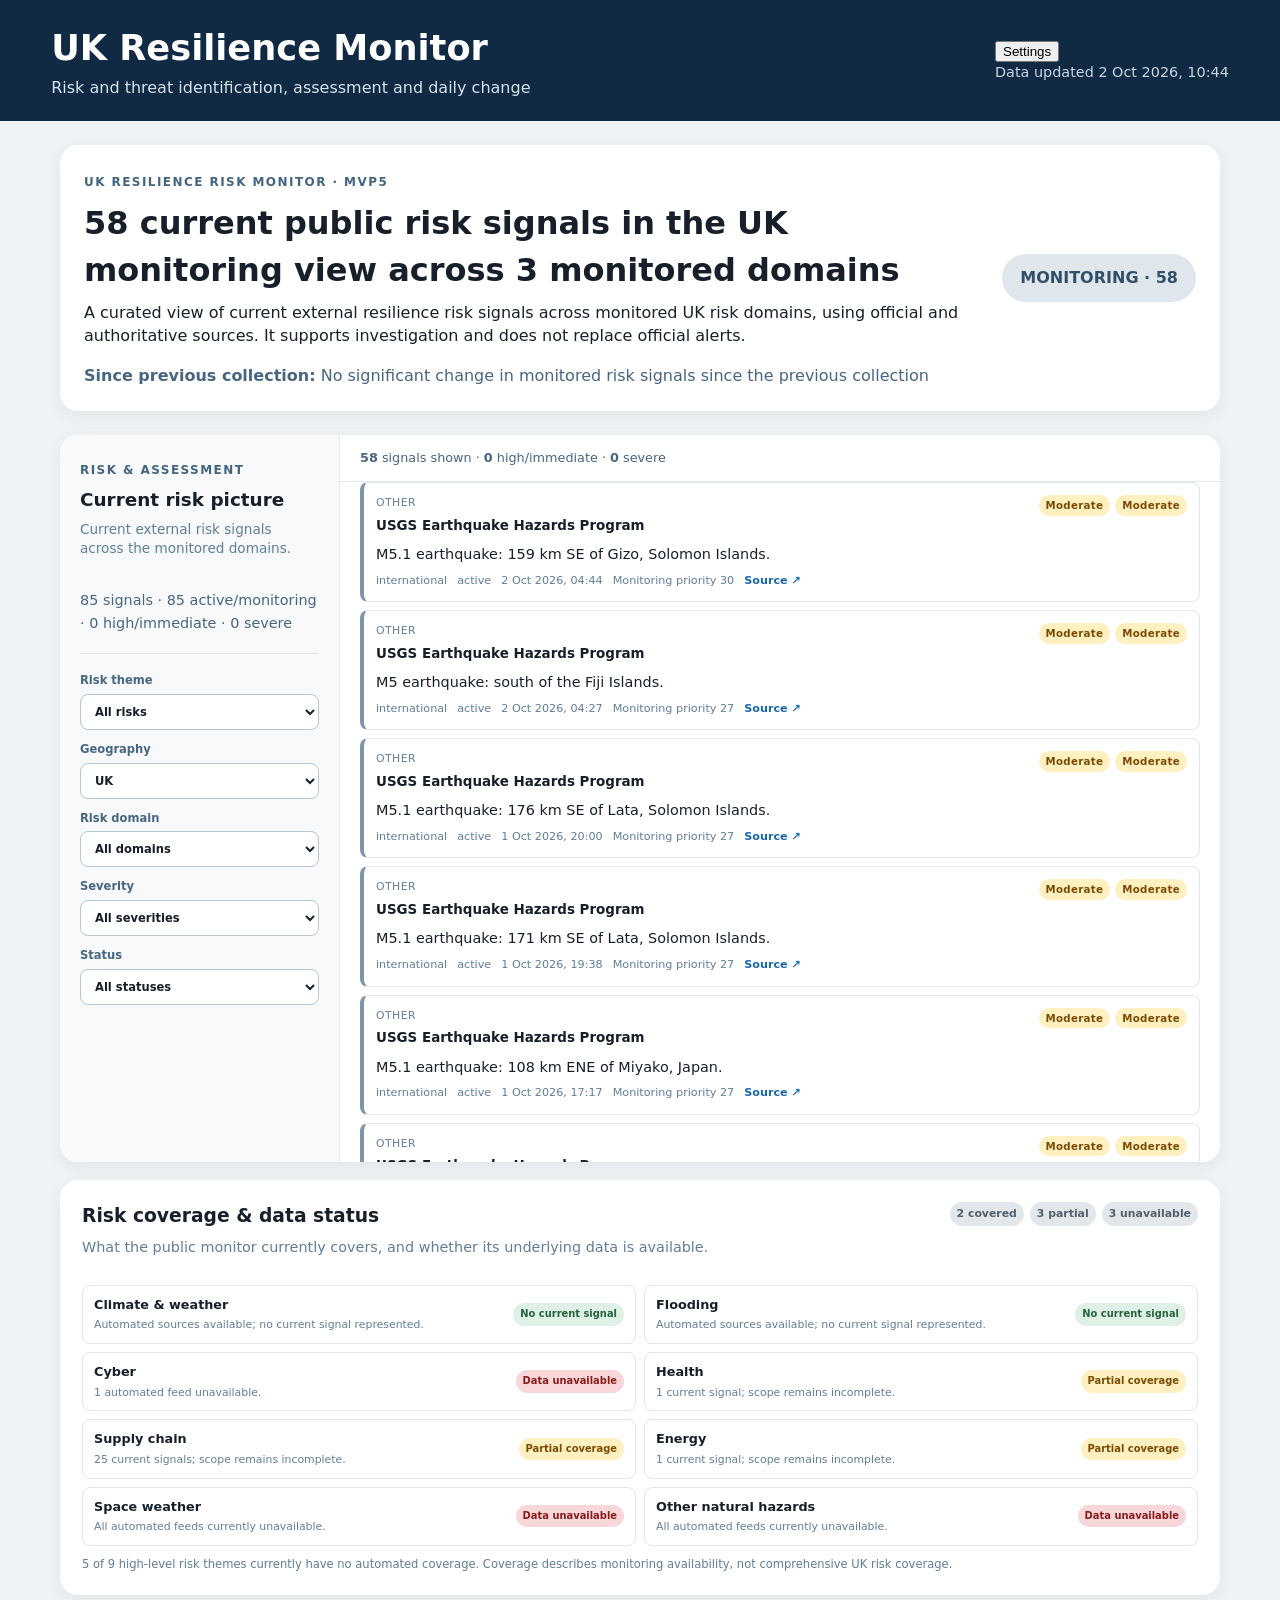
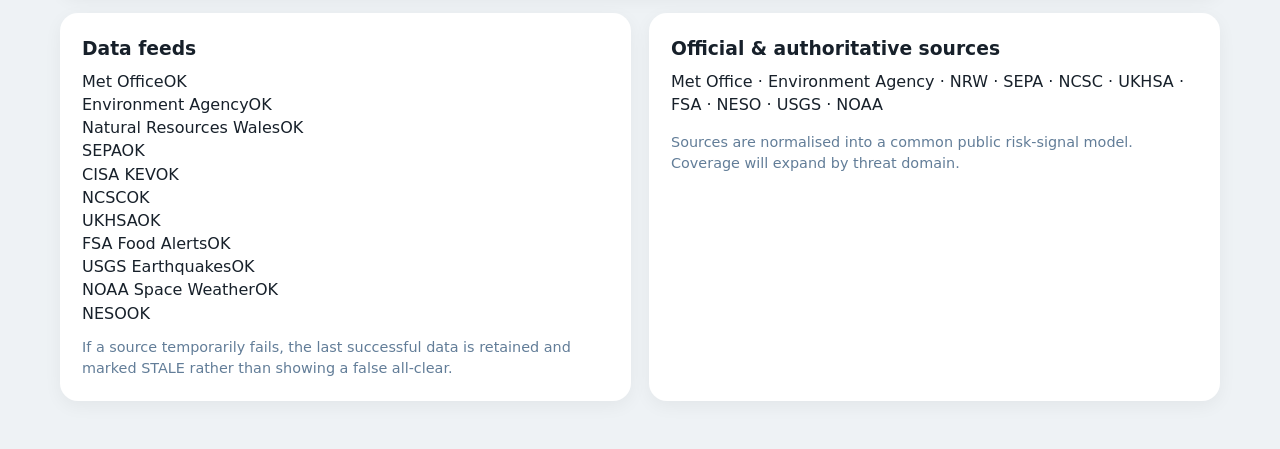
==== commit 0f477f5d: "UX: move monitoring preferences into user settings" ====
--- a/index.html
+++ b/index.html
@@ -9,7 +9,7 @@
 <link rel="stylesheet" href="style.css?v=20260927-mvp5a">
 </head>
 <body>
-<header><div><h1>UK Resilience Monitor</h1><p>Risk and threat identification, assessment and daily change</p></div><div id="updated">Loading…</div></header>
+<header><div><h1>UK Resilience Monitor</h1><p>Risk and threat identification, assessment and daily change</p></div><div class="header-actions"><button id="open-monitoring-settings" type="button" class="settings-button">Settings</button><div id="updated">Loading…</div></div></header>
 <main>
 <section class="hero"><div><span class="eyebrow">UK RESILIENCE RISK MONITOR · MVP5</span><h2 id="headline">Checking official feeds…</h2><p id="summary">A curated view of current external resilience risk signals across monitored UK risk domains, using official and authoritative sources. It supports investigation and does not replace official alerts.</p><p class="changes"><strong>Since previous collection:</strong> <span id="changes">Checking…</span></p></div><div id="status" class="status">CHECKING</div></section>
 
@@ -45,8 +45,8 @@
   <p id="coverage-note" class="muted coverage-note"></p>
 </section>
 
-<section id="monitoring-preferences-card" class="card monitoring-preferences-card">
-  <div class="section-heading">
+<dialog id="monitoring-settings-dialog" class="monitoring-settings-dialog" aria-labelledby="monitoring-settings-title"><div class="monitoring-settings-card"><div class="section-heading"><div><span class="eyebrow">USER SETTINGS</span><h3 id="monitoring-settings-title">Monitoring preferences</h3><p class="muted">Set the view used when the monitor opens. These preferences are saved only in this browser and do not change your current investigation filters.</p></div><button id="close-monitoring-settings" type="button" class="preference-close">Close</button></div>
+  
     <div><h3>Monitoring preferences</h3><p class="muted">Set the view used when the monitor opens. These preferences are saved only in this browser and do not change your current investigation filters.</p></div>
     <button id="save-monitoring-preferences" type="button" class="preference-save">Save preferences</button>
   </div>
@@ -75,7 +75,7 @@
     </label>
   </div>
   <p id="monitoring-preferences-status" class="muted preference-status"></p>
-</section>
+</div></dialog>
 
 <section id="data-confidence-card" class="card confidence-card risk-domain-content">
   <div class="section-heading">
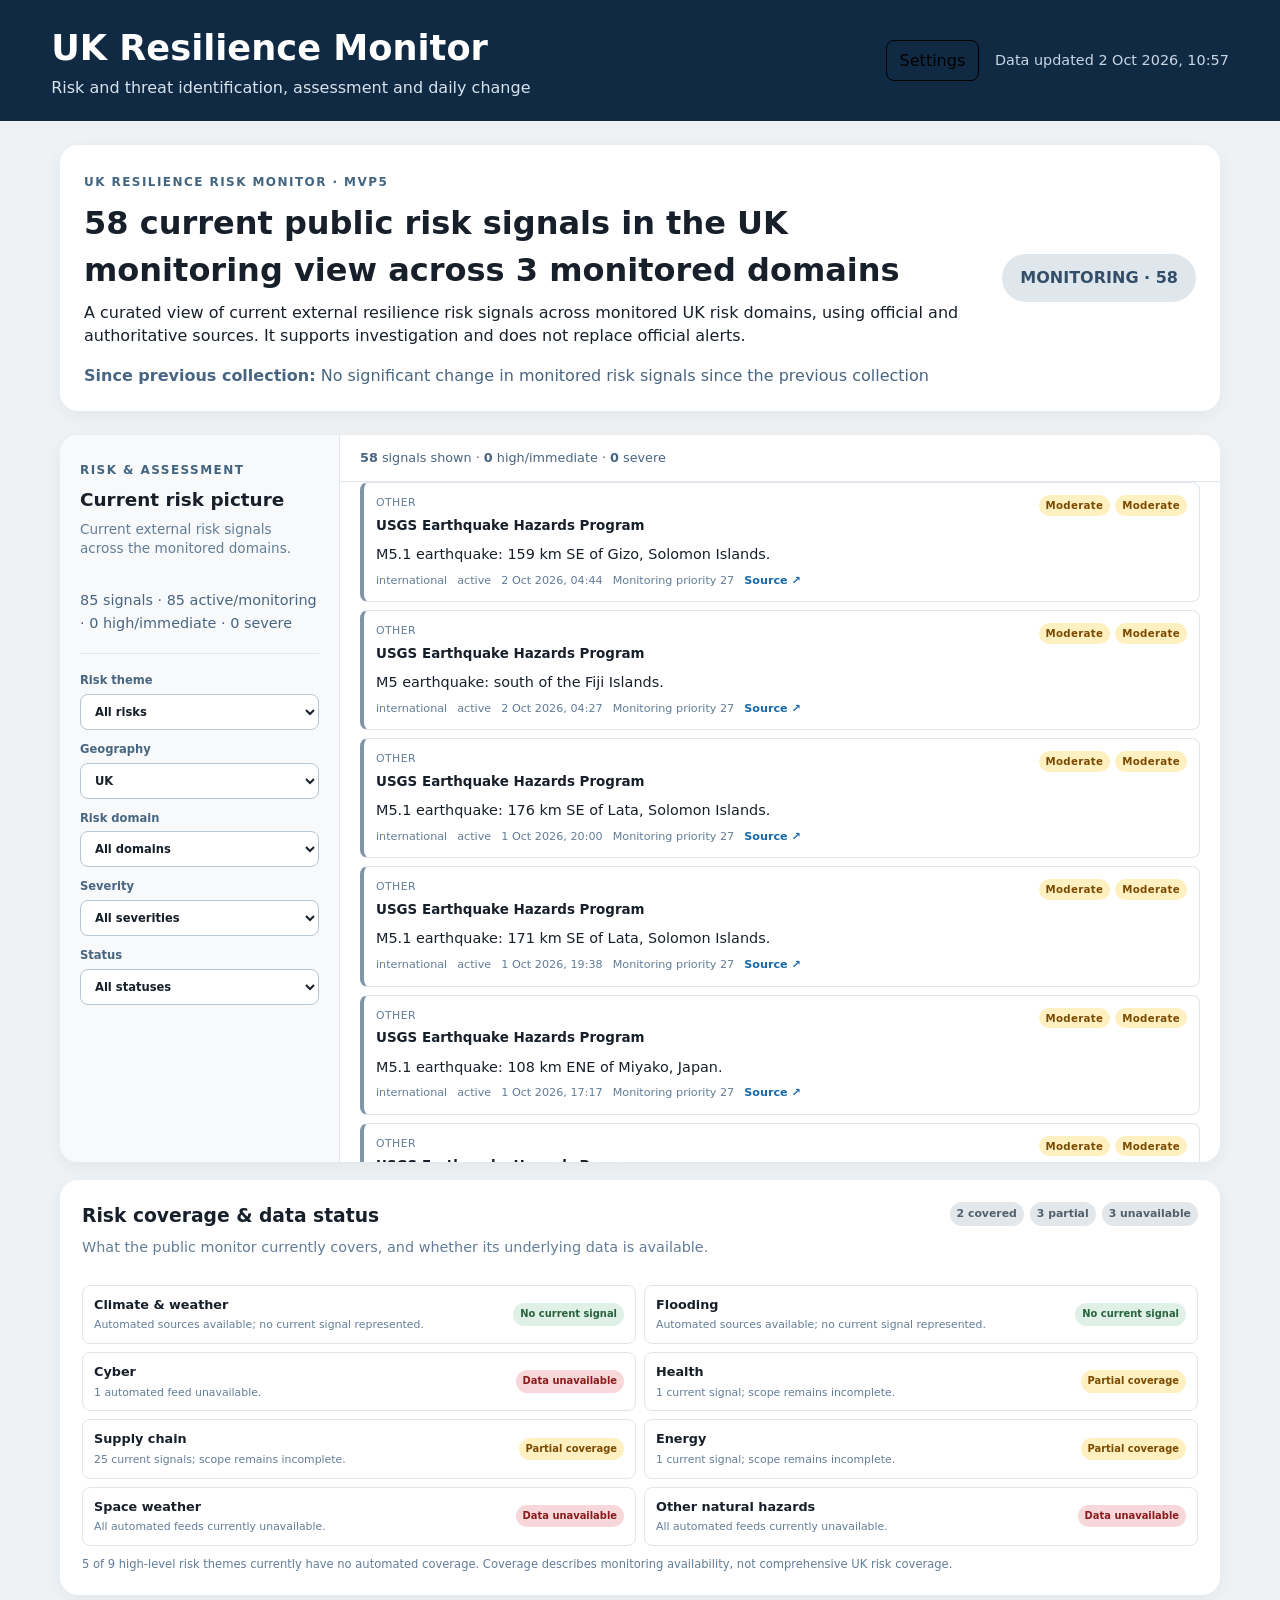
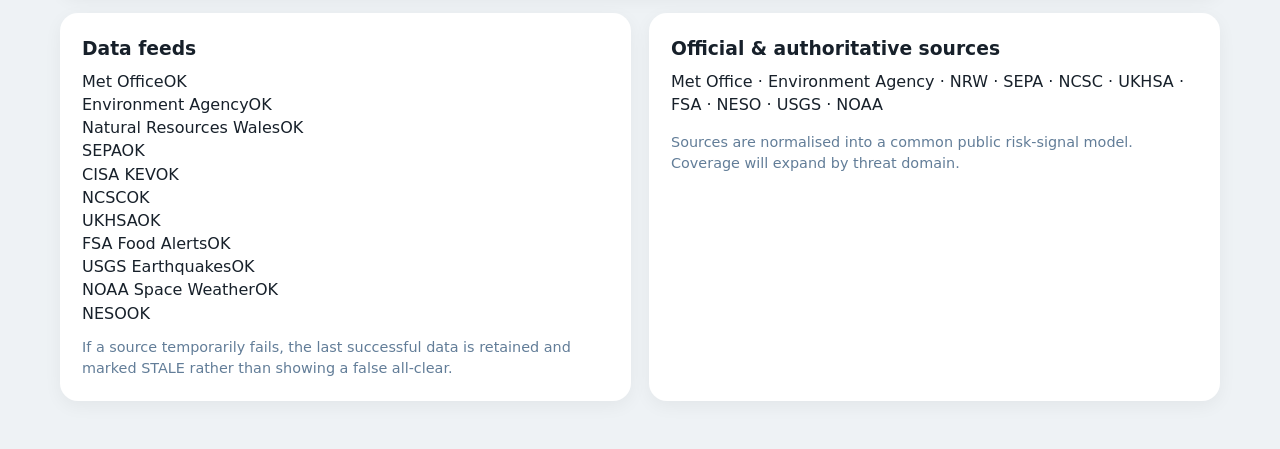
==== commit 50ad7265: "Fix staging monitoring settings controls" ====
--- a/index.html
+++ b/index.html
@@ -45,11 +45,7 @@
   <p id="coverage-note" class="muted coverage-note"></p>
 </section>
 
-<dialog id="monitoring-settings-dialog" class="monitoring-settings-dialog" aria-labelledby="monitoring-settings-title"><div class="monitoring-settings-card"><div class="section-heading"><div><span class="eyebrow">USER SETTINGS</span><h3 id="monitoring-settings-title">Monitoring preferences</h3><p class="muted">Set the view used when the monitor opens. These preferences are saved only in this browser and do not change your current investigation filters.</p></div><button id="close-monitoring-settings" type="button" class="preference-close">Close</button></div>
-  
-    <div><h3>Monitoring preferences</h3><p class="muted">Set the view used when the monitor opens. These preferences are saved only in this browser and do not change your current investigation filters.</p></div>
-    <button id="save-monitoring-preferences" type="button" class="preference-save">Save preferences</button>
-  </div>
+<dialog id="monitoring-settings-dialog" class="monitoring-settings-dialog" aria-labelledby="monitoring-settings-title"><div class="monitoring-settings-card"><div class="section-heading"><div><span class="eyebrow">USER SETTINGS</span><h3 id="monitoring-settings-title">Monitoring preferences</h3><p class="muted">Set the view used when the monitor opens. These preferences are saved only in this browser.</p></div><div class="settings-header-actions"><button id="save-monitoring-preferences" type="button" class="preference-save">Save preferences</button><button id="close-monitoring-settings" type="button" class="preference-close">Close</button></div></div>
   <div class="monitoring-preference-grid">
     <label>Default geography
       <select id="preference-geography">
@@ -75,6 +71,7 @@
     </label>
   </div>
   <p id="monitoring-preferences-status" class="muted preference-status"></p>
+  
 </div></dialog>
 
 <section id="data-confidence-card" class="card confidence-card risk-domain-content">
--- a/style.css
+++ b/style.css
@@ -234,3 +234,13 @@
 .risk-detail-grid p+p{margin-top:7px}
 .risk-detail-reference{font-size:.7rem!important;color:#627d98}
 @media(max-width:700px){.risk-detail{margin:0 14px 12px}.risk-detail-grid{grid-template-columns:1fr}}
+
+
+/* Evaluation remediation: user settings dialog */
+.header-actions{display:flex;align-items:center;gap:1rem}
+.settings-button,.preference-close,.preference-save{font:inherit;border:1px solid currentColor;border-radius:.5rem;padding:.5rem .8rem;background:transparent;cursor:pointer}
+.monitoring-settings-dialog{border:0;border-radius:.75rem;padding:0;width:min(760px,calc(100% - 2rem));max-width:760px}
+.monitoring-settings-dialog::backdrop{background:rgba(0,0,0,.45)}
+.monitoring-settings-card{padding:1.25rem}
+.monitoring-settings-dialog .section-heading{display:flex;justify-content:space-between;gap:1rem;align-items:flex-start}
+.settings-actions{display:flex;justify-content:flex-end;margin-top:1rem}
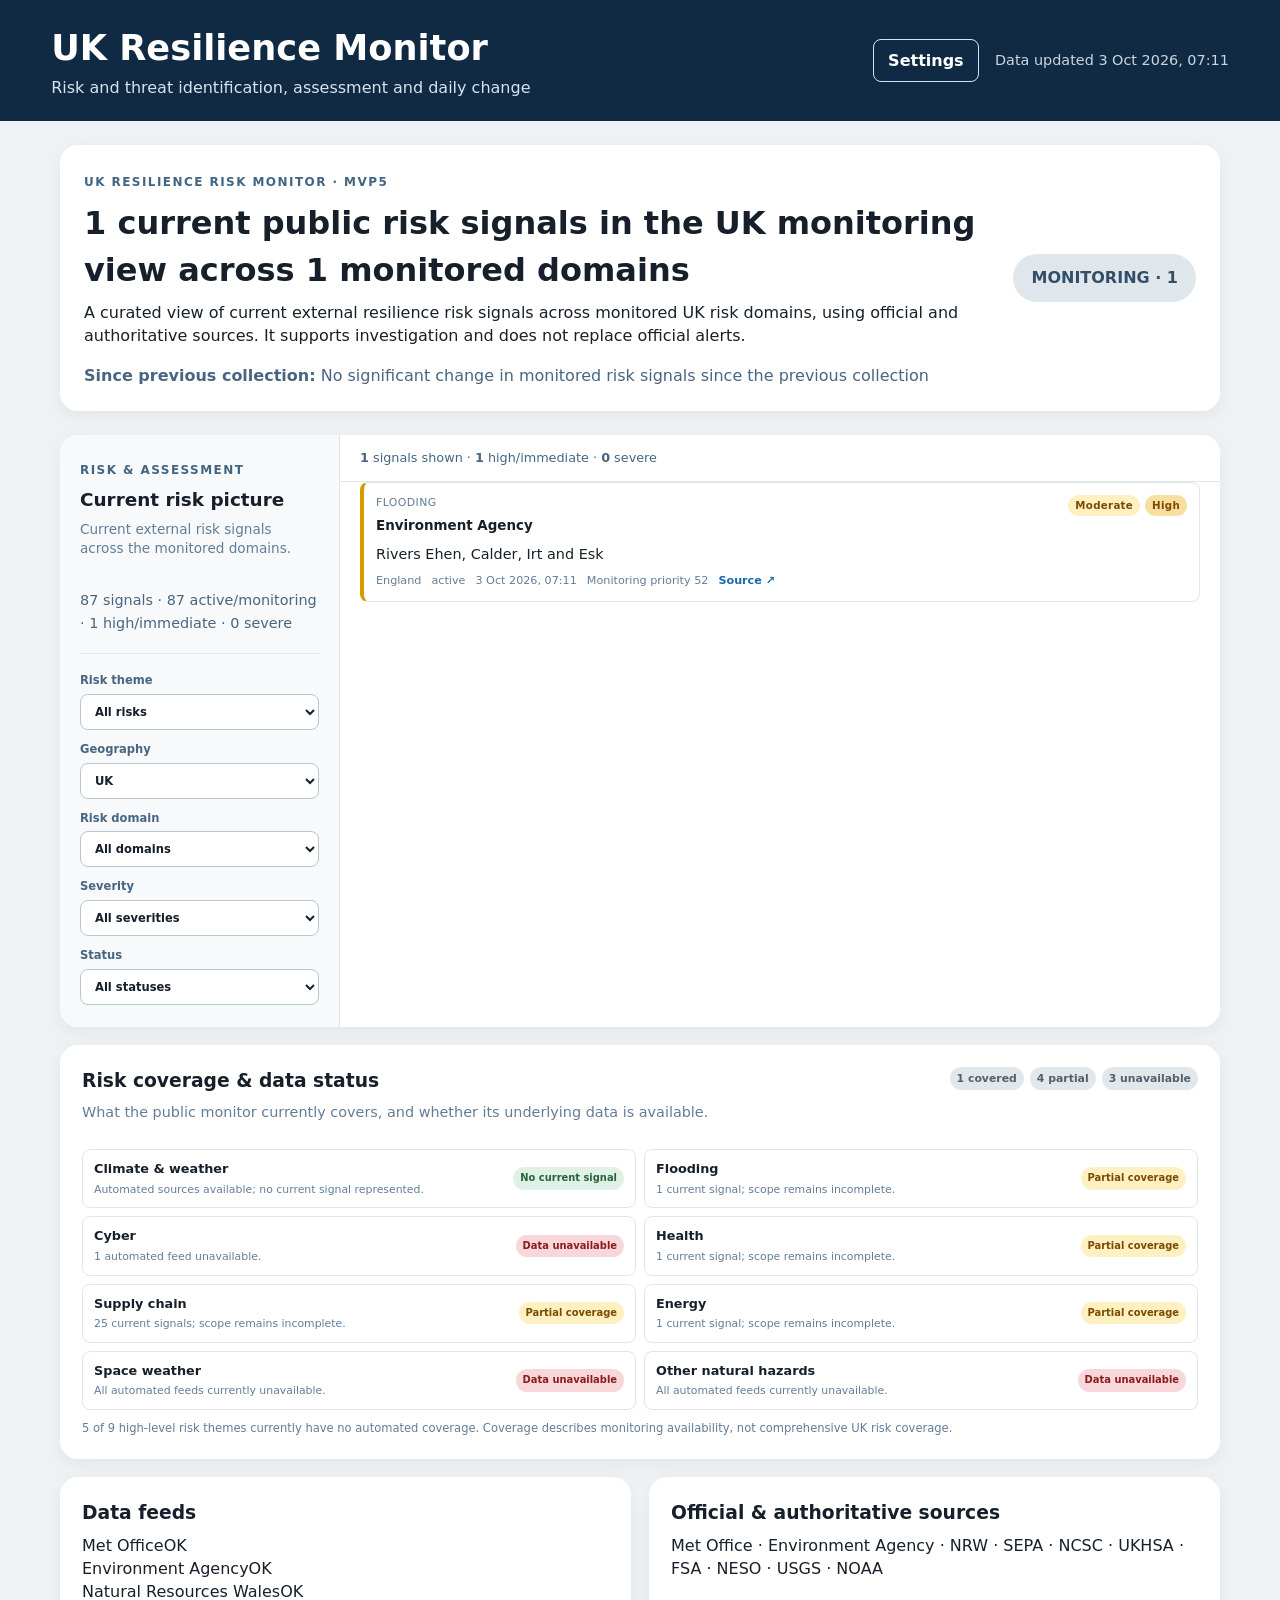
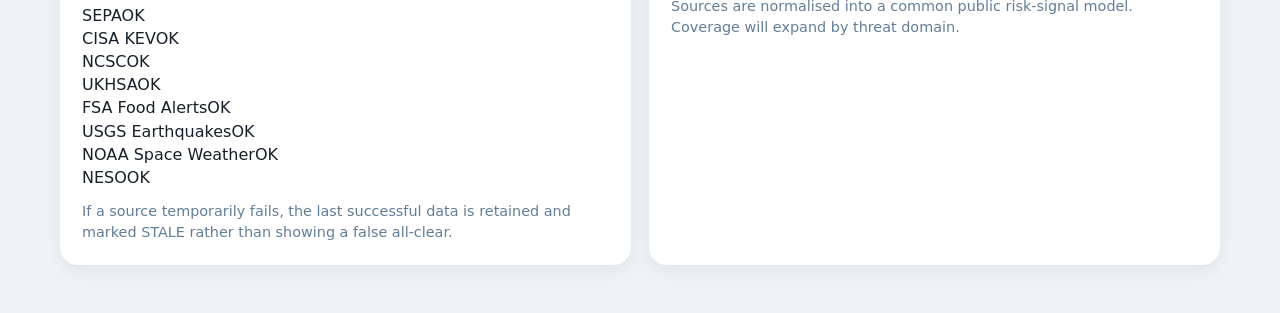
==== commit 020f9dd4: "MVP5.2: load individual interpretation UI" ====
--- a/index.html
+++ b/index.html
@@ -118,4 +118,4 @@
 <article class="card"><h3>Data feeds</h3><div id="feeds" class="feed-status"></div><p class="muted feed-note">If a source temporarily fails, the last successful data is retained and marked STALE rather than showing a false all-clear.</p></article>
 <article class="card"><h3>Official & authoritative sources</h3><p>Met Office · Environment Agency · NRW · SEPA · NCSC · UKHSA · FSA · NESO · USGS · NOAA</p><p class="muted">Sources are normalised into a common public risk-signal model. Coverage will expand by threat domain.</p></article>
 </section>
-</main><script src="app.js?v=20260927-mvp5b"></script></body></html>+</main><script src="app.js?v=20260927-mvp5b"></script><script src="mvp5-2-ui.js" defer></script></body></html>
--- a/style.css
+++ b/style.css
@@ -244,3 +244,62 @@
 .monitoring-settings-card{padding:1.25rem}
 .monitoring-settings-dialog .section-heading{display:flex;justify-content:space-between;gap:1rem;align-items:flex-start}
 .settings-actions{display:flex;justify-content:flex-end;margin-top:1rem}
+
+/* Evaluation remediation: make settings controls consistently visible and usable */
+.settings-button{
+  font:inherit;
+  padding:.55rem .9rem;
+  border:1px solid #d9e2ec;
+  border-radius:.5rem;
+  background:#102a43;
+  color:#fff;
+  font-weight:800;
+  cursor:pointer;
+}
+.settings-button:hover,.preference-save:hover{
+  background:#243b53;
+  opacity:1;
+}
+.settings-header-actions{
+  display:flex;
+  align-items:center;
+  gap:.5rem;
+  flex-shrink:0;
+}
+.monitoring-settings-dialog{
+  max-height:85vh;
+  overflow:auto;
+}
+.preference-save{
+  border:1px solid #102a43;
+  background:#102a43;
+  color:#fff;
+}
+.preference-close{
+  border:1px solid #9fb3c8;
+  background:#fff;
+  color:#243b53;
+}
+
+
+/* MVP5.2 — individual risk interpretation */
+.mvp52-interpretation{margin:0 20px 20px;border:1px solid #d7e0e7;border-radius:10px;background:#f7f9fa;padding:14px}
+.mvp52-header{display:flex;justify-content:space-between;gap:12px;align-items:flex-start;border-bottom:1px solid #e2e8ed;padding-bottom:10px;margin-bottom:10px}
+.mvp52-header h4{margin:5px 0 3px;font-size:.95rem}
+.mvp52-header p{margin:0;font-size:.74rem}
+.mvp52-status{font-size:.62rem;font-weight:900;padding:4px 7px;border-radius:999px;background:#e2e7eb;color:#52606d;white-space:nowrap}
+.mvp52-grid{display:grid;grid-template-columns:repeat(2,minmax(0,1fr));gap:8px}
+.mvp52-grid article,.mvp52-investigate{background:#fff;border:1px solid #e1e6eb;border-radius:8px;padding:10px}
+.mvp52-grid h5,.mvp52-investigate h5{margin:0 0 5px;font-size:.76rem;color:#334e68}
+.mvp52-grid p,.mvp52-grid li,.mvp52-investigate li{font-size:.78rem;line-height:1.4;margin:0}
+.mvp52-grid ul,.mvp52-investigate ul{margin:0;padding-left:18px}
+.mvp52-evidence{margin-top:8px;background:#fff;border:1px solid #e1e6eb;border-radius:8px;padding:9px}
+.mvp52-evidence summary{cursor:pointer;font-size:.76rem;font-weight:800;color:#334e68}
+.mvp52-evidence ul{margin:7px 0;padding-left:18px}
+.mvp52-evidence li{font-size:.74rem;line-height:1.4}
+.mvp52-evidence code{font-size:.7rem}
+.mvp52-investigate{margin-top:8px}
+.mvp52-feedback{display:flex;align-items:center;gap:7px;flex-wrap:wrap;margin-top:9px;font-size:.74rem}
+.mvp52-feedback button{font:inherit;font-weight:800;border:1px solid #9fb3c8;border-radius:7px;background:#fff;color:#243b53;padding:5px 8px;cursor:pointer}
+.mvp52-feedback button:hover{background:#eef3f7}
+@media(max-width:700px){.mvp52-grid{grid-template-columns:1fr}.mvp52-header{flex-direction:column}.mvp52-interpretation{margin:0 14px 12px}}
